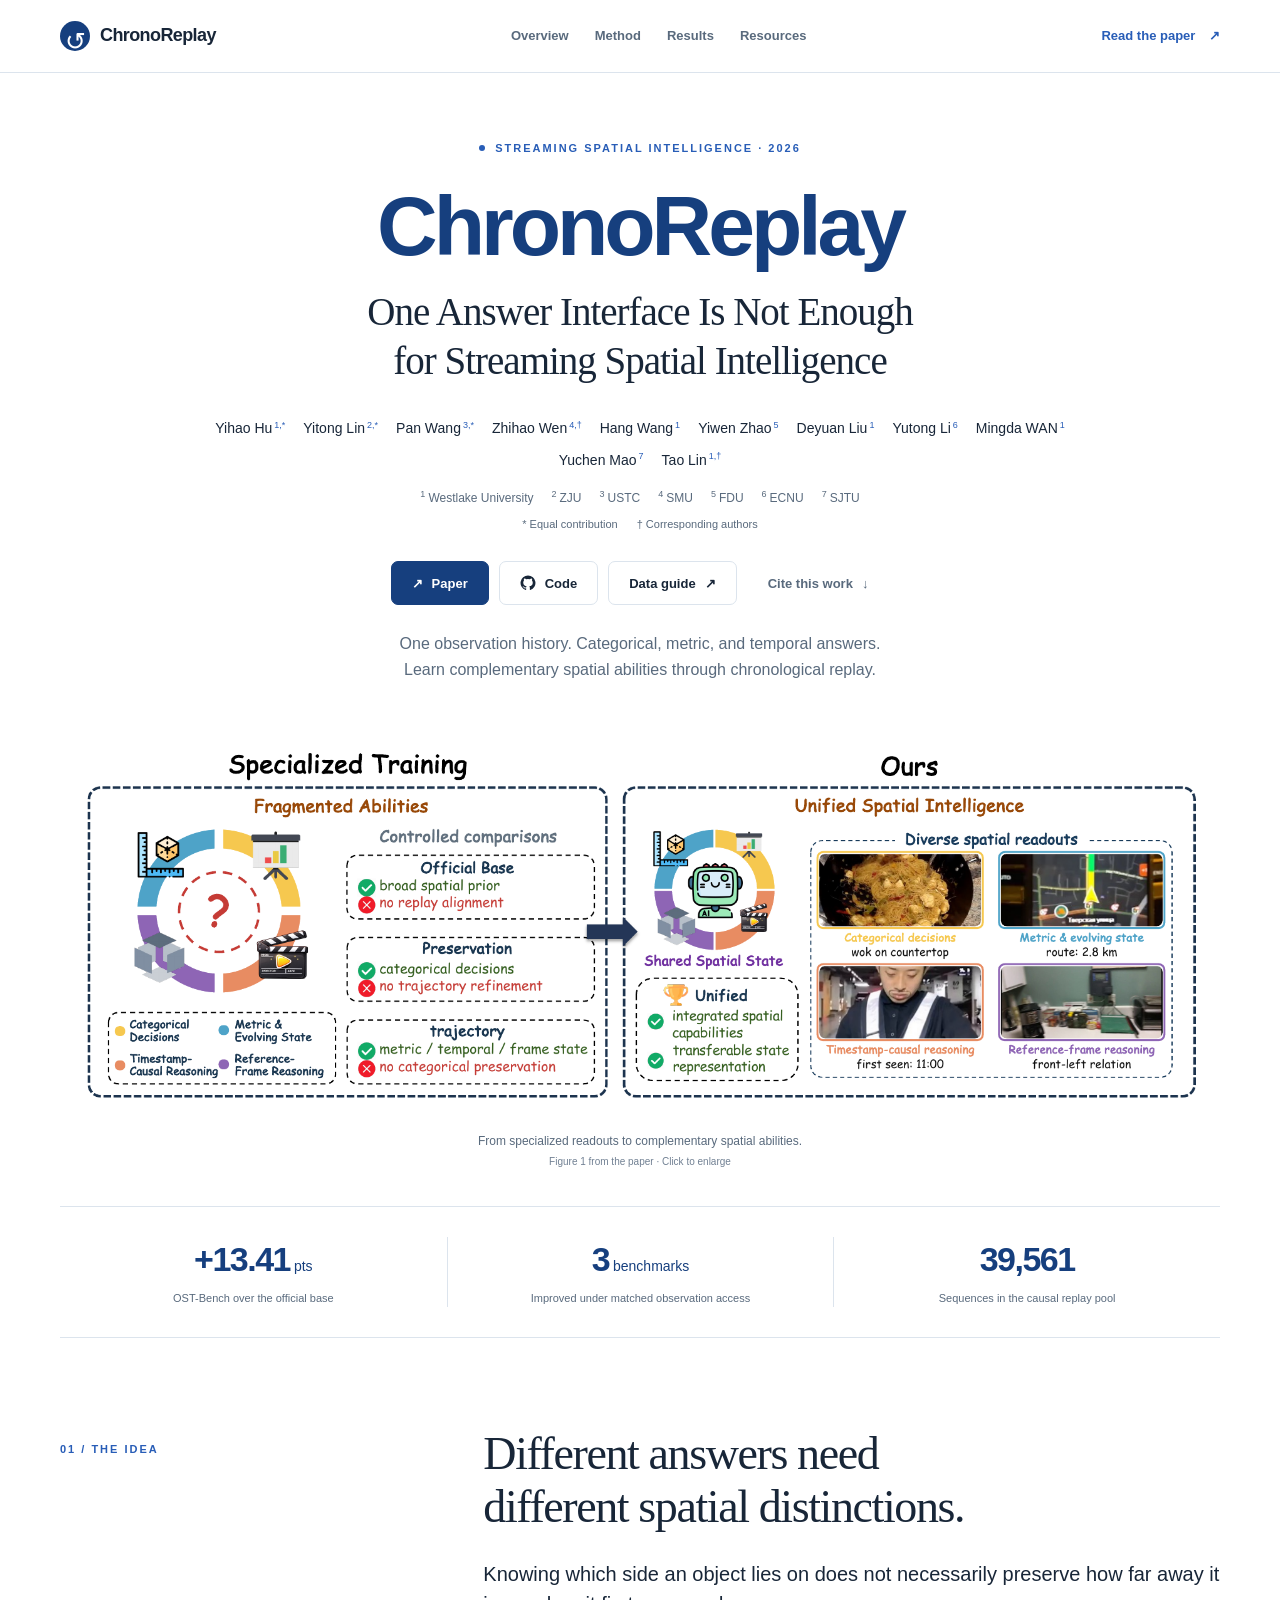
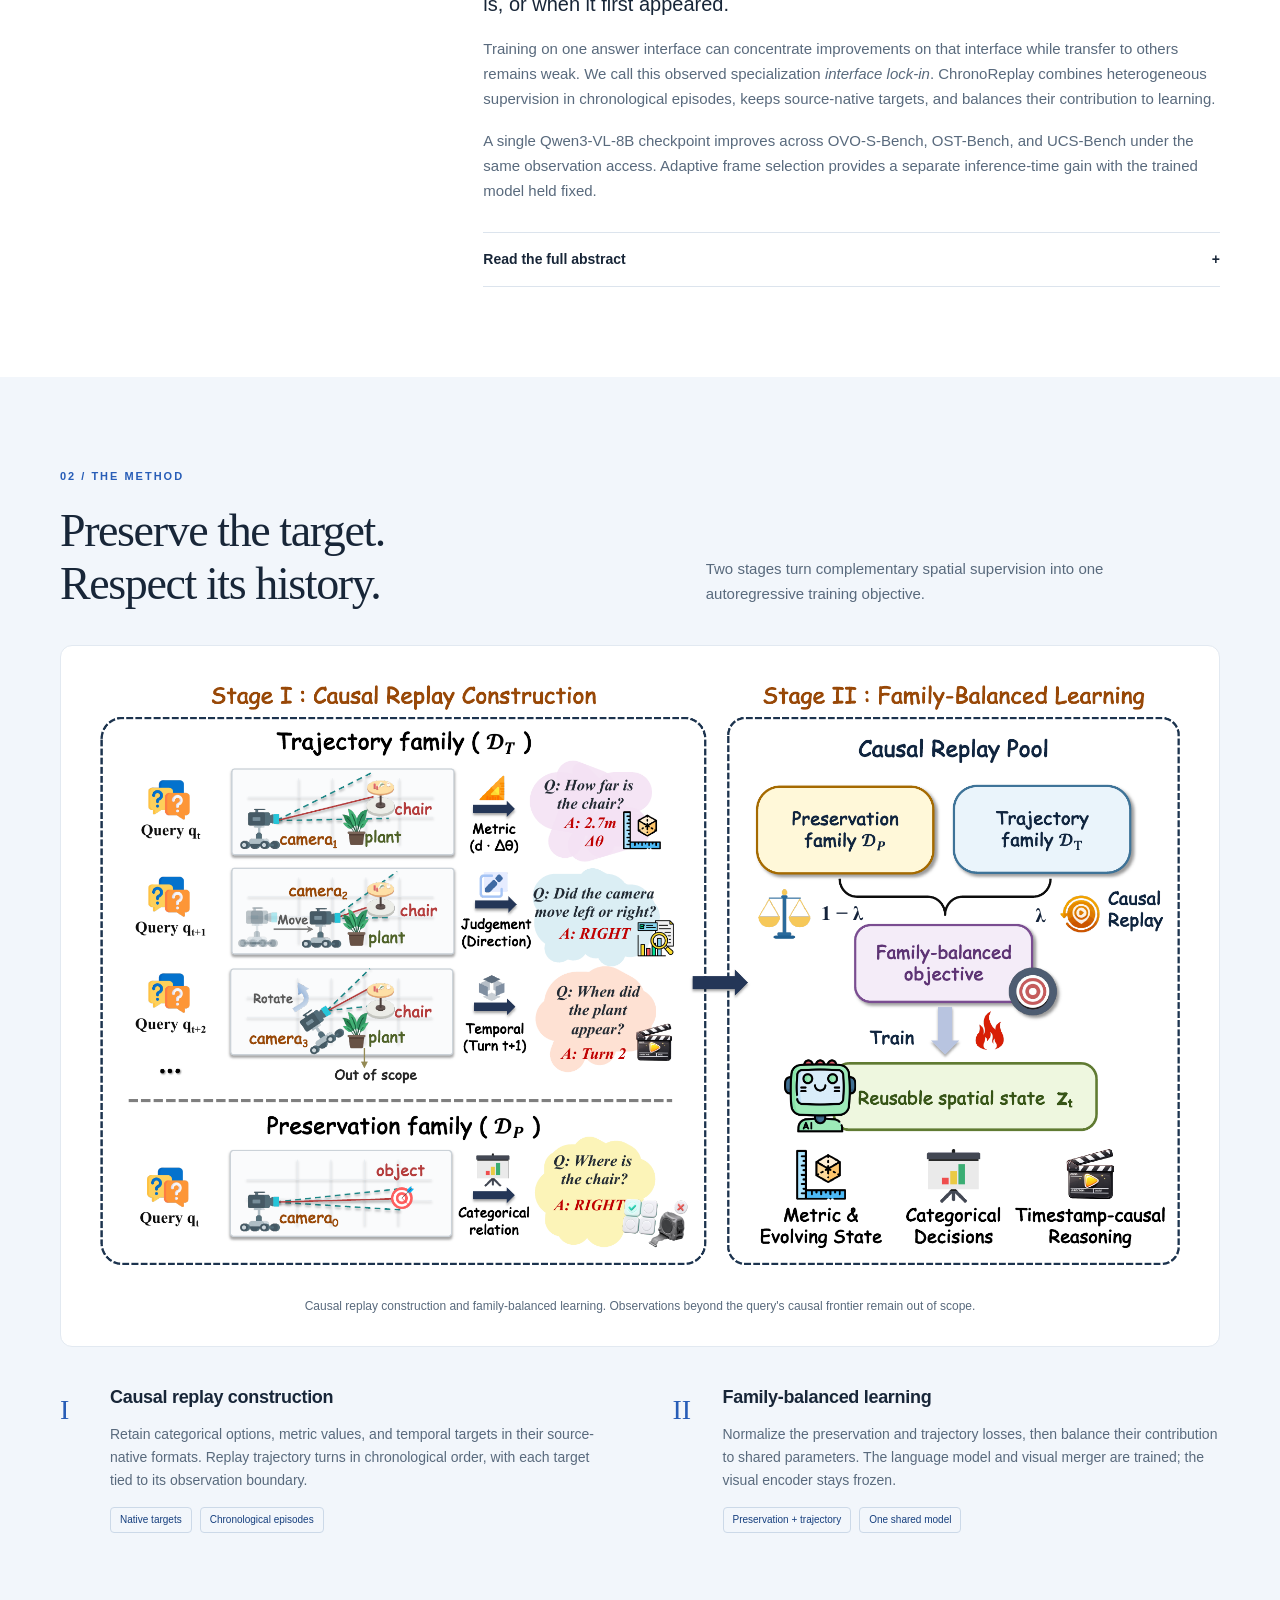
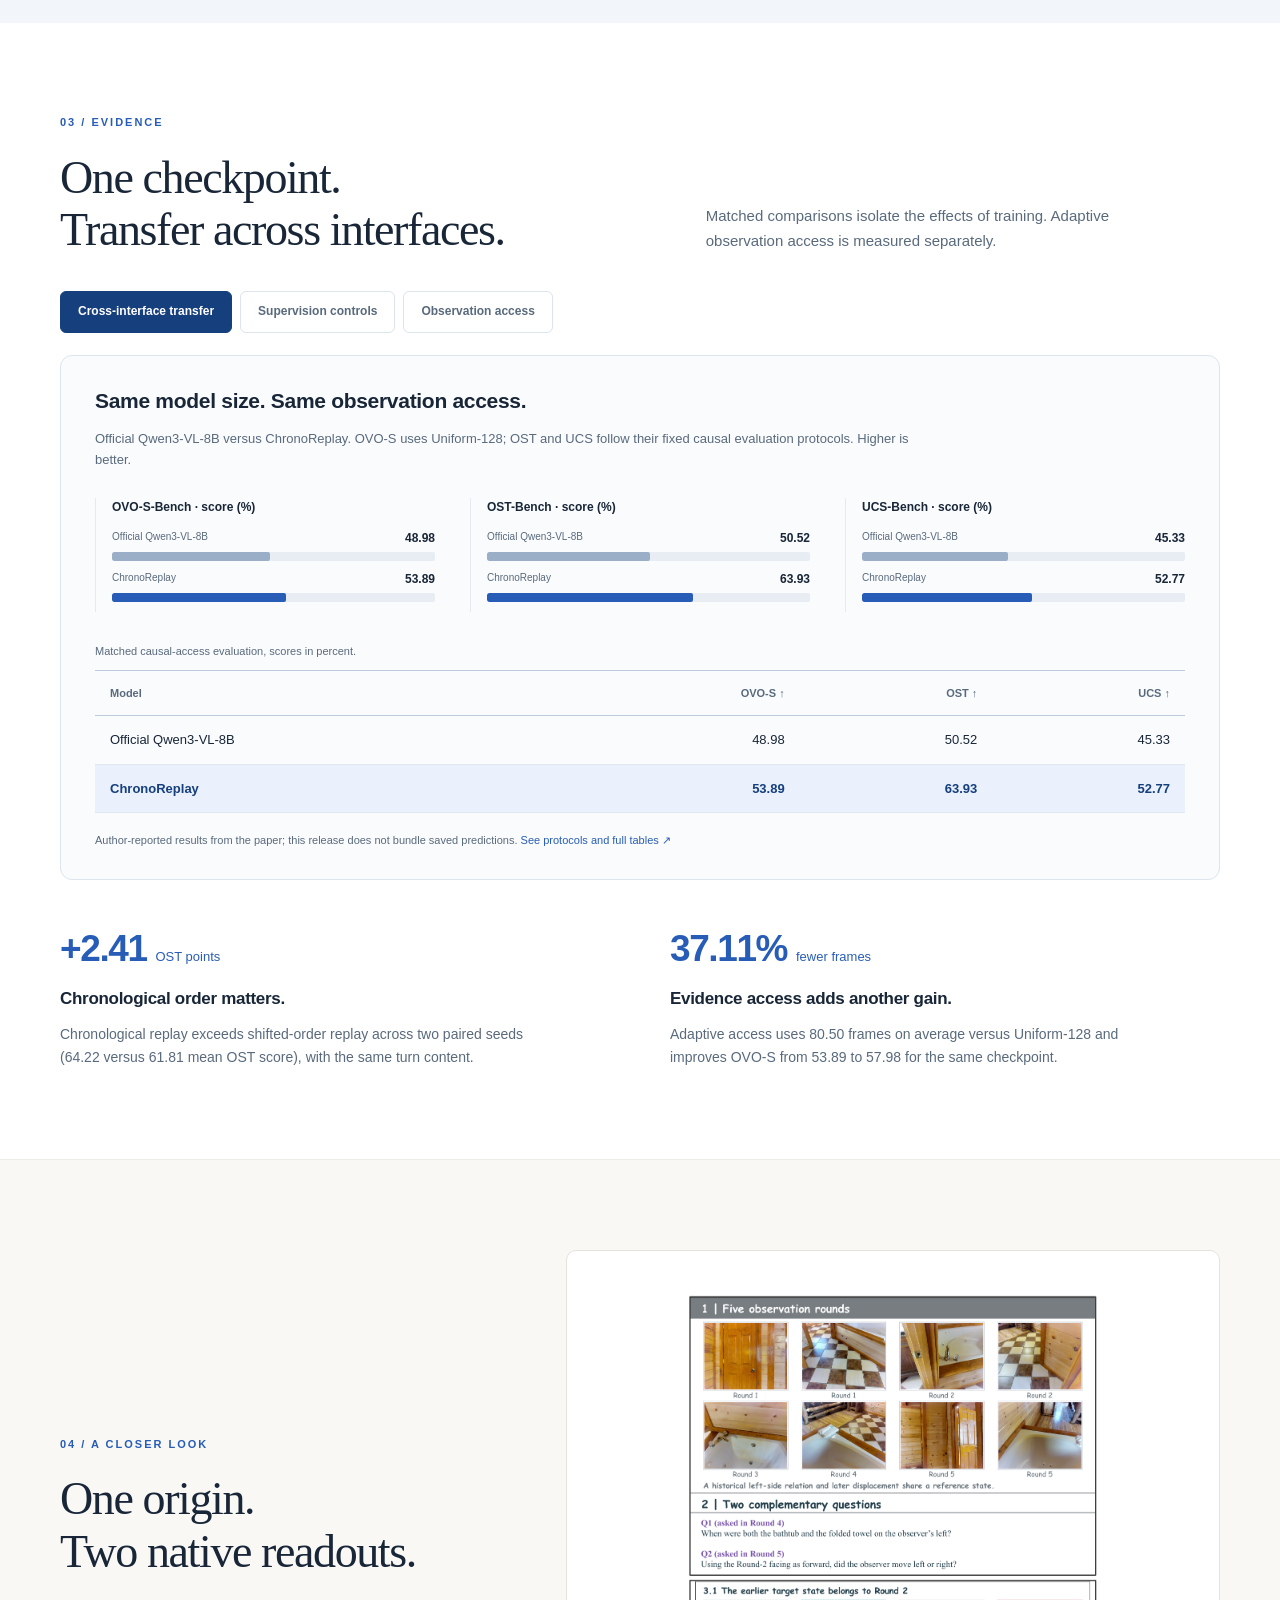
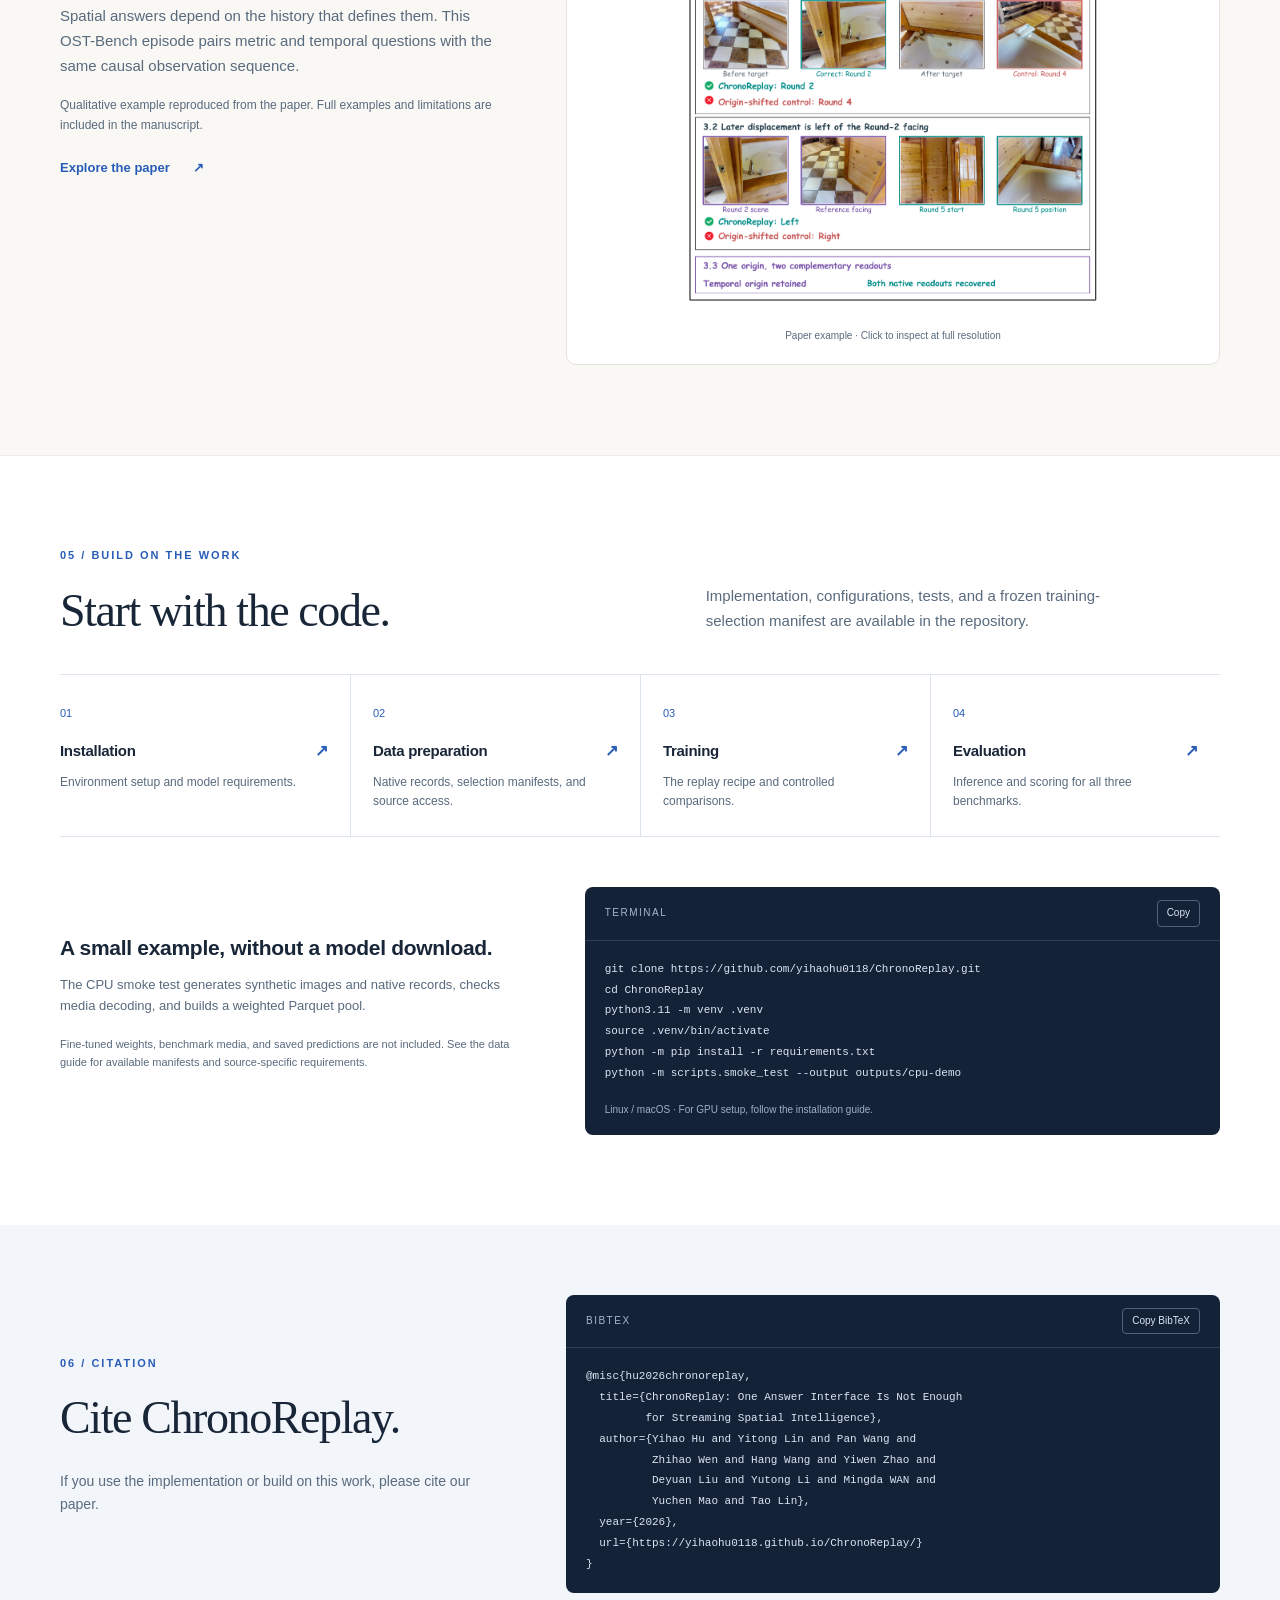
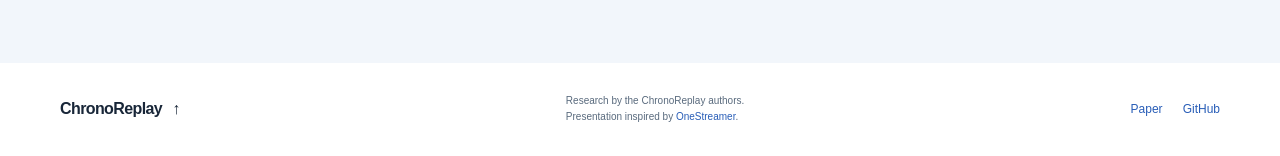
==== site/index.html @ 3c00ba00 "Publish ChronoReplay code and research homepage" ====
<!doctype html>
<html lang="en">
<head>
  <meta charset="utf-8">
  <meta name="viewport" content="width=device-width, initial-scale=1">
  <meta name="description" content="ChronoReplay trains one vision-language model for categorical, metric, and temporal spatial reasoning through causal replay and family-balanced learning.">
  <meta name="theme-color" content="#f8fafc">
  <meta property="og:title" content="ChronoReplay — Streaming Spatial Intelligence">
  <meta property="og:description" content="One Answer Interface Is Not Enough for Streaming Spatial Intelligence. Paper, code, method, and results.">
  <meta property="og:type" content="website">
  <meta property="og:url" content="https://yihaohu0118.github.io/ChronoReplay/">
  <meta property="og:image" content="https://yihaohu0118.github.io/ChronoReplay/assets/teaser.png">
  <meta name="twitter:card" content="summary_large_image">
  <link rel="canonical" href="https://yihaohu0118.github.io/ChronoReplay/">
  <link rel="icon" type="image/svg+xml" href="assets/favicon.svg">
  <link rel="stylesheet" href="style.css">
  <title>ChronoReplay | Streaming Spatial Intelligence</title>
  <script src="app.js" defer></script>
</head>
<body>
  <a class="skip-link" href="#main">Skip to content</a>
  <header class="site-header">
    <nav class="nav wrap" aria-label="Main navigation">
      <a class="wordmark" href="#top"><span class="brand-icon" aria-hidden="true">↺</span>ChronoReplay</a>
      <div class="nav-links"><a href="#overview">Overview</a><a href="#method">Method</a><a href="#results">Results</a><a href="#resources">Resources</a></div>
      <a class="nav-paper" href="assets/ChronoReplay.pdf">Read the paper <span aria-hidden="true">↗</span></a>
    </nav>
  </header>
  <main id="main">
    <section id="top" class="hero wrap">
      <p class="eyebrow"><span></span> Streaming spatial intelligence · 2026</p>
      <h1>ChronoReplay</h1>
      <p class="paper-title">One Answer Interface Is Not Enough<br class="desktop-break"> for Streaming Spatial Intelligence</p>
      <p class="authors">
        <span>Yihao Hu<sup>1,*</sup></span><span>Yitong Lin<sup>2,*</sup></span><span>Pan Wang<sup>3,*</sup></span><span>Zhihao Wen<sup>4,†</sup></span><span>Hang Wang<sup>1</sup></span><span>Yiwen Zhao<sup>5</sup></span><span>Deyuan Liu<sup>1</sup></span><span>Yutong Li<sup>6</sup></span><span>Mingda WAN<sup>1</sup></span><span>Yuchen Mao<sup>7</sup></span><span>Tao Lin<sup>1,†</sup></span>
      </p>
      <p class="affiliations"><span><sup>1</sup>Westlake University</span><span><sup>2</sup>ZJU</span><span><sup>3</sup>USTC</span><span><sup>4</sup>SMU</span><span><sup>5</sup>FDU</span><span><sup>6</sup>ECNU</span><span><sup>7</sup>SJTU</span></p>
      <p class="author-notes">* Equal contribution <span>† Corresponding authors</span></p>
      <div class="hero-actions">
        <a class="button primary" href="assets/ChronoReplay.pdf"><span aria-hidden="true">↗</span> Paper</a>
        <a class="button" href="https://github.com/yihaohu0118/ChronoReplay"><svg aria-hidden="true" viewBox="0 0 24 24"><path fill="currentColor" d="M12 .8a11.2 11.2 0 0 0-3.54 21.83c.56.1.77-.24.77-.54v-2.1c-3.13.68-3.79-1.33-3.79-1.33-.51-1.3-1.25-1.65-1.25-1.65-1.02-.7.08-.69.08-.69 1.13.08 1.72 1.16 1.72 1.16 1 1.72 2.63 1.22 3.27.93.1-.72.39-1.22.71-1.5-2.5-.29-5.13-1.25-5.13-5.54 0-1.23.44-2.23 1.16-3.02-.12-.28-.5-1.43.11-2.98 0 0 .94-.3 3.08 1.15a10.7 10.7 0 0 1 5.6 0c2.14-1.45 3.08-1.15 3.08-1.15.61 1.55.23 2.7.11 2.98.73.79 1.16 1.79 1.16 3.02 0 4.3-2.63 5.25-5.14 5.53.4.35.76 1.03.76 2.08v3.11c0 .3.2.65.77.54A11.2 11.2 0 0 0 12 .8Z"/></svg> Code</a>
        <a class="button" href="https://github.com/yihaohu0118/ChronoReplay/blob/main/docs/data.md">Data guide <span aria-hidden="true">↗</span></a>
        <a class="button subtle" href="#citation">Cite this work <span aria-hidden="true">↓</span></a>
      </div>
      <p class="hero-summary">One observation history. Categorical, metric, and temporal answers.<br>Learn complementary spatial abilities through chronological replay.</p>
      <figure class="hero-figure">
        <a href="assets/teaser.png" data-zoom><img src="assets/teaser.png" width="1800" height="597" alt="ChronoReplay brings categorical, metric, temporal, and reference-frame supervision together, addressing the uneven transfer of specialized training." fetchpriority="high"></a>
        <figcaption>From specialized readouts to complementary spatial abilities. <span>Figure 1 from the paper · Click to enlarge</span></figcaption>
      </figure>
      <div class="metrics" aria-label="Research highlights">
        <div><strong>+13.41<span> pts</span></strong><p>OST-Bench over the official base</p></div>
        <div><strong>3<span> benchmarks</span></strong><p>Improved under matched observation access</p></div>
        <div><strong>39,561</strong><p>Sequences in the causal replay pool</p></div>
      </div>
    </section>

    <section id="overview" class="section overview wrap">
      <div class="section-label">01 / The idea</div>
      <div class="prose">
        <h2>Different answers need<br>different spatial distinctions.</h2>
        <p class="lead">Knowing which side an object lies on does not necessarily preserve how far away it is, or when it first appeared.</p>
        <p>Training on one answer interface can concentrate improvements on that interface while transfer to others remains weak. We call this observed specialization <em>interface lock-in</em>. ChronoReplay combines heterogeneous supervision in chronological episodes, keeps source-native targets, and balances their contribution to learning.</p>
        <p>A single Qwen3-VL-8B checkpoint improves across OVO-S-Bench, OST-Bench, and UCS-Bench under the same observation access. Adaptive frame selection provides a separate inference-time gain with the trained model held fixed.</p>
        <details class="abstract"><summary>Read the full abstract <span aria-hidden="true">+</span></summary><div id="abstract-text">Training a spatial VLM to answer which side an object lies on does not require it to preserve the metric displacement that determines that answer, while supervision for a distance estimate may leave categorical relations largely unconstrained. When post-training emphasizes one readout, improvements can therefore concentrate on that interface while transfer to others remains weak or even degrades; we call this observed specialization interface lock-in. ChronoReplay addresses it by replaying heterogeneous spatial supervision as chronologically ordered episodes, retaining source-native targets, and balancing supervision across families. Under the same observation access, a single ChronoReplay checkpoint improves OVO-S-Bench, OST-Bench, and UCS-Bench together, including a 13.41-point gain on OST-Bench, and achieves the highest three-benchmark mean among the supervision settings compared here. Same-data controls further separate the ingredients of this transfer: answer serialization redistributes gains across OST and UCS, family-balanced learning improves over ordinary joint SFT and natural turn weighting, and chronological replay exceeds a shifted-order control by about 2.41 OST points across two paired seeds. Adaptive frame selection then changes evidence access while keeping the trained model fixed, providing an additional inference-time gain at lower visual cost. Streaming spatial performance depends on what distinctions supervision preserves, how heterogeneous histories are organized during learning, and what causal evidence inference makes available at test time.</div></details>
      </div>
    </section>

    <section id="method" class="section method-section">
      <div class="wrap">
        <div class="section-label">02 / The method</div>
        <div class="section-heading"><h2>Preserve the target.<br>Respect its history.</h2><p>Two stages turn complementary spatial supervision into one autoregressive training objective.</p></div>
        <figure class="figure-panel"><a href="assets/method.png" data-zoom><img src="assets/method.png" width="2100" height="1147" loading="lazy" alt="Stage I constructs chronological trajectory episodes and single-turn preservation examples. Stage II combines normalized family risks in one family-balanced learning objective."></a><figcaption>Causal replay construction and family-balanced learning. Observations beyond the query's causal frontier remain out of scope.</figcaption></figure>
        <div class="method-steps">
          <article><span class="step-number">I</span><h3>Causal replay construction</h3><p>Retain categorical options, metric values, and temporal targets in their source-native formats. Replay trajectory turns in chronological order, with each target tied to its observation boundary.</p><div class="small-tags"><span>Native targets</span><span>Chronological episodes</span></div></article>
          <article><span class="step-number">II</span><h3>Family-balanced learning</h3><p>Normalize the preservation and trajectory losses, then balance their contribution to shared parameters. The language model and visual merger are trained; the visual encoder stays frozen.</p><div class="small-tags"><span>Preservation + trajectory</span><span>One shared model</span></div></article>
        </div>
      </div>
    </section>

    <section id="results" class="section wrap">
      <div class="section-label">03 / Evidence</div>
      <div class="section-heading"><h2>One checkpoint.<br>Transfer across interfaces.</h2><p>Matched comparisons isolate the effects of training. Adaptive observation access is measured separately.</p></div>
      <div class="result-tabs" role="group" aria-label="Choose a result comparison">
        <button type="button" class="active" data-result="matched" aria-pressed="true">Cross-interface transfer</button>
        <button type="button" data-result="controls" aria-pressed="false">Supervision controls</button>
        <button type="button" data-result="access" aria-pressed="false">Observation access</button>
      </div>
      <div class="results-panel" aria-live="polite" aria-atomic="true">
        <h3 id="results-title">Same model size. Same observation access.</h3>
        <p id="results-note">Official Qwen3-VL-8B versus ChronoReplay. OVO-S uses Uniform-128; OST and UCS follow their fixed causal evaluation protocols. Higher is better.</p>
        <div id="result-chart" class="chart" aria-hidden="true"></div>
        <div class="table-scroll" tabindex="0" aria-label="Benchmark result table">
          <table id="results-table">
            <caption>Matched causal-access evaluation, scores in percent.</caption>
            <thead><tr><th scope="col">Model</th><th scope="col">OVO-S ↑</th><th scope="col">OST ↑</th><th scope="col">UCS ↑</th></tr></thead>
            <tbody><tr><th scope="row">Official Qwen3-VL-8B</th><td>48.98</td><td>50.52</td><td>45.33</td></tr><tr class="highlight"><th scope="row">ChronoReplay</th><td>53.89</td><td>63.93</td><td>52.77</td></tr></tbody>
          </table>
        </div>
        <p class="source-note">Author-reported results from the paper; this release does not bundle saved predictions. <a href="assets/ChronoReplay.pdf">See protocols and full tables ↗</a></p>
      </div>
      <div class="findings">
        <article><p class="finding-number">+2.41 <small>OST points</small></p><h3>Chronological order matters.</h3><p>Chronological replay exceeds shifted-order replay across two paired seeds (64.22 versus 61.81 mean OST score), with the same turn content.</p></article>
        <article><p class="finding-number">37.11% <small>fewer frames</small></p><h3>Evidence access adds another gain.</h3><p>Adaptive access uses 80.50 frames on average versus Uniform-128 and improves OVO-S from 53.89 to 57.98 for the same checkpoint.</p></article>
      </div>
    </section>

    <section class="section examples-section">
      <div class="wrap example-grid">
        <div><div class="section-label">04 / A closer look</div><h2>One origin.<br>Two native readouts.</h2><p>Spatial answers depend on the history that defines them. This OST-Bench episode pairs metric and temporal questions with the same causal observation sequence.</p><p class="muted">Qualitative example reproduced from the paper. Full examples and limitations are included in the manuscript.</p><a class="text-link" href="assets/ChronoReplay.pdf">Explore the paper <span aria-hidden="true">↗</span></a></div>
        <figure><a href="assets/case.png" data-zoom><img src="assets/case.png" width="1109" height="1600" loading="lazy" alt="Qualitative OST-Bench episode from the paper showing metric and temporal readouts grounded in a shared observation history."></a><figcaption>Paper example · Click to inspect at full resolution</figcaption></figure>
      </div>
    </section>

    <section id="resources" class="section wrap">
      <div class="section-label">05 / Build on the work</div>
      <div class="section-heading"><h2>Start with the code.</h2><p>Implementation, configurations, tests, and a frozen training-selection manifest are available in the repository.</p></div>
      <div class="resource-grid">
        <a href="https://github.com/yihaohu0118/ChronoReplay/blob/main/docs/installation.md"><span class="resource-index">01</span><h3>Installation <span>↗</span></h3><p>Environment setup and model requirements.</p></a>
        <a href="https://github.com/yihaohu0118/ChronoReplay/blob/main/docs/data.md"><span class="resource-index">02</span><h3>Data preparation <span>↗</span></h3><p>Native records, selection manifests, and source access.</p></a>
        <a href="https://github.com/yihaohu0118/ChronoReplay/blob/main/docs/training.md"><span class="resource-index">03</span><h3>Training <span>↗</span></h3><p>The replay recipe and controlled comparisons.</p></a>
        <a href="https://github.com/yihaohu0118/ChronoReplay/blob/main/docs/evaluation.md"><span class="resource-index">04</span><h3>Evaluation <span>↗</span></h3><p>Inference and scoring for all three benchmarks.</p></a>
      </div>
      <div class="quickstart">
        <div><h3>A small example, without a model download.</h3><p>The CPU smoke test generates synthetic images and native records, checks media decoding, and builds a weighted Parquet pool.</p><p class="muted">Fine-tuned weights, benchmark media, and saved predictions are not included. See the data guide for available manifests and source-specific requirements.</p></div>
        <div class="code-panel"><div class="code-label">Terminal <button type="button" class="copy-button" data-copy="quickstart-code">Copy</button></div><pre><code id="quickstart-code">git clone https://github.com/yihaohu0118/ChronoReplay.git
cd ChronoReplay
python3.11 -m venv .venv
source .venv/bin/activate
python -m pip install -r requirements.txt
python -m scripts.smoke_test --output outputs/cpu-demo</code></pre><p class="code-footnote">Linux / macOS · For GPU setup, follow the installation guide.</p></div>
      </div>
    </section>

    <section id="citation" class="section citation-section">
      <div class="wrap citation-grid"><div><div class="section-label">06 / Citation</div><h2>Cite ChronoReplay.</h2><p>If you use the implementation or build on this work, please cite our paper.</p></div><div class="code-panel"><div class="code-label">BibTeX <button type="button" class="copy-button" data-copy="bibtex">Copy BibTeX</button></div><pre><code id="bibtex">@misc{hu2026chronoreplay,
  title={ChronoReplay: One Answer Interface Is Not Enough
         for Streaming Spatial Intelligence},
  author={Yihao Hu and Yitong Lin and Pan Wang and
          Zhihao Wen and Hang Wang and Yiwen Zhao and
          Deyuan Liu and Yutong Li and Mingda WAN and
          Yuchen Mao and Tao Lin},
  year={2026},
  url={https://yihaohu0118.github.io/ChronoReplay/}
}</code></pre></div></div>
    </section>
  </main>
  <footer class="wrap footer"><a class="wordmark" href="#top">ChronoReplay <span aria-hidden="true">↑</span></a><p>Research by the ChronoReplay authors.<br>Presentation inspired by <a href="https://mcg-nju.github.io/OneStreamer/">OneStreamer</a>.</p><div><a href="assets/ChronoReplay.pdf">Paper</a><a href="https://github.com/yihaohu0118/ChronoReplay">GitHub</a></div></footer>
  <dialog id="image-viewer" aria-label="Expanded paper figure"><button class="close-viewer" type="button" aria-label="Close expanded figure">Close ×</button><img id="expanded-image" src="assets/teaser.png" alt=""><p id="expanded-caption"></p></dialog>
  <p id="copy-status" class="sr-only" role="status"></p>
</body>
</html>
---- site/style.css ----
:root{--ink:#182638;--muted:#596a7d;--blue:#285db7;--deep:#163f7e;--line:#dce4ed;--light:#f2f6fb;--paper:#fff;--serif:Georgia,"Times New Roman",serif}
*{box-sizing:border-box}html{scroll-behavior:smooth;scroll-padding-top:85px}body{margin:0;color:var(--ink);background:var(--paper);font-family:Inter,-apple-system,BlinkMacSystemFont,"Segoe UI",sans-serif;line-height:1.65;-webkit-font-smoothing:antialiased}a{color:var(--blue);text-decoration:none}a:hover{text-decoration:underline}button{font:inherit;cursor:pointer}a,button,summary{touch-action:manipulation}button:focus-visible,a:focus-visible,summary:focus-visible,[tabindex]:focus-visible{outline:3px solid #de9d1c;outline-offset:5px}.wrap{width:min(1160px,calc(100% - 64px));margin-inline:auto}.site-header{position:sticky;top:0;z-index:10;background:rgba(255,255,255,.96);border-bottom:1px solid var(--line);backdrop-filter:blur(16px)}.nav{height:72px;display:flex;align-items:center;justify-content:space-between;gap:24px}.wordmark{font-size:18px;font-weight:750;letter-spacing:-.6px;color:var(--ink);display:inline-flex;align-items:center;gap:10px}.brand-icon{display:grid;place-items:center;width:30px;height:30px;background:var(--deep);color:#fff;border-radius:50%;font-size:25px;font-weight:400}.nav-links{display:flex;gap:26px}.nav-links a,.nav-paper{font-size:13px;font-weight:600;color:var(--muted)}.nav-paper{color:var(--blue)}.nav-paper span{margin-left:10px}.hero{text-align:center;padding-top:66px}.eyebrow,.section-label{text-transform:uppercase;letter-spacing:2px;font-size:11px;font-weight:700;color:var(--blue)}.eyebrow{display:flex;justify-content:center;align-items:center;gap:10px}.eyebrow span{width:6px;height:6px;border-radius:50%;background:var(--blue)}h1{font-size:clamp(48px,7vw,84px);line-height:1.08;letter-spacing:-4px;font-weight:750;color:var(--deep);margin:24px 0 16px}.paper-title{font-family:var(--serif);font-size:clamp(24px,3.1vw,39px);line-height:1.25;letter-spacing:-1px;margin:0 auto 30px;max-width:1000px}.authors{display:flex;flex-wrap:wrap;justify-content:center;gap:5px 18px;max-width:900px;margin:0 auto;font-size:14px;font-weight:500;line-height:1.9}.authors sup{font-size:9px;margin-left:2px;color:var(--blue)}.affiliations{display:flex;flex-wrap:wrap;justify-content:center;gap:4px 18px;color:var(--muted);font-size:12px;margin:13px 0 7px}.affiliations sup{font-size:9px;margin-right:3px}.author-notes{font-size:11px;color:var(--muted);margin:0}.author-notes span{margin-left:16px}.hero-actions{display:flex;justify-content:center;gap:10px;flex-wrap:wrap;margin:28px 0 26px}.button{display:inline-flex;align-items:center;justify-content:center;gap:9px;min-height:44px;padding:9px 20px;background:white;border:1px solid var(--line);border-radius:7px;font-size:13px;font-weight:650;color:var(--ink);transition:background .15s,transform .15s}.button:hover{background:var(--light);text-decoration:none;transform:translateY(-2px)}.button svg{width:16px;height:16px}.button.primary{background:var(--deep);border-color:var(--deep);color:white}.button.primary:hover{background:var(--blue)}.button.subtle{border-color:transparent;color:var(--muted)}.hero-summary{font-size:16px;color:var(--muted);line-height:1.6;margin:0 0 36px}figure{margin:0}img{display:block;max-width:100%;height:auto}figure a{display:block;cursor:zoom-in}figure figcaption{font-size:12px;line-height:1.6;color:var(--muted);margin-top:17px}.hero-figure{padding:22px 16px 0}.hero-figure figcaption span{display:block;font-size:10px;color:#718093;margin-top:3px}.metrics{display:grid;grid-template-columns:repeat(3,1fr);border-top:1px solid var(--line);border-bottom:1px solid var(--line);padding:30px 0;margin-top:36px}.metrics>div+div{border-left:1px solid var(--line)}.metrics strong{font-size:34px;letter-spacing:-1.5px;color:var(--deep);font-weight:650;line-height:1.3}.metrics strong span{font-size:14px;letter-spacing:0;font-weight:500}.metrics p{font-size:11px;color:var(--muted);margin:8px 8px 0}.section{padding-top:90px;padding-bottom:90px;scroll-margin-top:0}.section-label{margin-bottom:20px}.overview{display:grid;grid-template-columns:1fr 2fr;gap:55px}.overview>.section-label{padding-top:12px}h2{font-family:var(--serif);font-weight:400;font-size:clamp(31px,4vw,46px);line-height:1.15;letter-spacing:-1.4px;margin:0 0 25px}p{margin:0 0 18px}.prose p,.section-heading p,.example-grid p,.quickstart p,.citation-grid p{color:var(--muted);font-size:15px}.prose .lead{font-size:20px;color:var(--ink);line-height:1.5}.abstract{border-top:1px solid var(--line);border-bottom:1px solid var(--line);margin-top:28px;font-size:14px}.abstract summary{padding:15px 0;list-style:none;cursor:pointer;display:flex;justify-content:space-between;font-weight:600}.abstract summary::-webkit-details-marker{display:none}.abstract[open] summary span{transform:rotate(45deg)}.abstract #abstract-text{padding:4px 0 18px;color:var(--muted);line-height:1.8}.method-section{background:var(--light)}.section-heading{display:grid;grid-template-columns:1.1fr 1fr;gap:80px;align-items:end;margin-bottom:34px}.section-heading h2{margin-bottom:0}.section-heading p{max-width:440px;margin:0 0 4px}.figure-panel{background:white;padding:30px;border:1px solid #e2e9f1;border-radius:12px}.figure-panel figcaption{text-align:center;max-width:850px;margin:22px auto 0}.method-steps{display:grid;grid-template-columns:1fr 1fr;gap:65px;margin-top:38px}.method-steps article{position:relative;padding-left:50px}.step-number{position:absolute;left:0;top:2px;font-family:var(--serif);font-size:28px;color:var(--blue)}h3{font-size:18px;line-height:1.4;letter-spacing:-.3px;margin:0 0 12px;font-weight:650}.method-steps p{font-size:14px;color:var(--muted);margin-bottom:15px}.small-tags{display:flex;flex-wrap:wrap;gap:8px;font-size:10px;color:var(--deep)}.small-tags span{padding:4px 9px;border:1px solid #ccd9e8;border-radius:4px}.result-tabs{display:flex;gap:8px;margin-bottom:22px;flex-wrap:wrap}.result-tabs button{padding:10px 17px;border:1px solid var(--line);border-radius:6px;background:white;font-size:12px;font-weight:600;color:var(--muted)}.result-tabs button.active{background:var(--deep);border-color:var(--deep);color:white}.results-panel{background:#fafbfd;border:1px solid var(--line);border-radius:12px;padding:30px 34px}.results-panel h3{font-size:21px}.results-panel>p{font-size:13px;color:var(--muted);max-width:850px}.chart{display:grid;grid-template-columns:repeat(3,1fr);gap:35px;margin:28px 0 30px}.chart-column{border-left:1px solid #e5eaf0;padding-left:16px}.chart-title{font-size:12px;font-weight:650;margin-bottom:12px}.bar-row{margin:10px 0}.bar-label{display:flex;justify-content:space-between;font-size:10px;color:var(--muted);gap:6px;line-height:1.4}.bar-label strong{font-size:12px;color:var(--ink)}.bar-track{height:9px;border-radius:2px;background:#e8edf3;overflow:hidden;margin-top:5px}.bar-fill{height:100%;background:#9baec8;border-radius:2px}.bar-fill.ours{background:var(--blue)}.table-scroll{overflow-x:auto}table{border-collapse:collapse;width:100%;text-align:right;font-size:13px;font-variant-numeric:tabular-nums}caption{text-align:left;font-size:11px;color:var(--muted);padding:0 0 10px}thead{border-top:1px solid #bdcadb;border-bottom:1px solid #bdcadb;font-size:11px;color:var(--muted)}th,td{padding:13px 15px;white-space:nowrap}th:first-child{text-align:left}tbody tr{border-bottom:1px solid #e1e7ef}tbody th{font-weight:500}.highlight{background:#eaf1fc;color:var(--deep);font-weight:700}.highlight th{font-weight:700}.results-panel .source-note{font-size:11px;margin:18px 0 0;max-width:none}.findings{display:grid;grid-template-columns:1fr 1fr;gap:60px;margin-top:38px}.finding-number{font-size:37px;color:var(--blue);letter-spacing:-1.4px;margin-bottom:8px;font-weight:550}.finding-number small{font-size:13px;letter-spacing:0;font-weight:450}.findings h3{font-size:17px}.findings article>p:last-child{font-size:14px;color:var(--muted);max-width:480px;margin-bottom:0}.examples-section{background:#f9f8f5;border-block:1px solid #eeece6}.example-grid{display:grid;grid-template-columns:.8fr 1.2fr;gap:70px;align-items:center}.example-grid figure{background:white;border:1px solid #e6e3dc;border-radius:10px;padding:20px}.example-grid figure img{max-height:640px;object-fit:contain;margin:auto}.example-grid figure figcaption{text-align:center;font-size:10px}.example-grid .muted{font-size:12px}.text-link{font-size:13px;font-weight:600}.text-link span{margin-left:20px}.resource-grid{display:grid;grid-template-columns:repeat(4,1fr);border-block:1px solid var(--line);margin:36px 0 50px}.resource-grid>a{padding:24px 22px 24px 0;color:var(--ink);text-decoration:none}.resource-grid>a+a{border-left:1px solid var(--line);padding-left:22px}.resource-grid>a:hover{background:var(--light)}.resource-index{font-size:11px;color:var(--blue)}.resource-grid h3{font-size:15px;margin:15px 0 10px;display:flex;justify-content:space-between;gap:10px}.resource-grid h3 span{font-size:16px;color:var(--blue)}.resource-grid p{font-size:12px;color:var(--muted);margin:0}.quickstart{display:grid;grid-template-columns:.85fr 1.15fr;gap:55px;align-items:center}.quickstart h3{font-size:21px}.quickstart p{font-size:13px}.quickstart .muted{font-size:11px}.code-panel{background:#142237;border-radius:8px;overflow:hidden;color:#dce5f3;min-width:0}.code-label{display:flex;justify-content:space-between;align-items:center;padding:13px 20px;border-bottom:1px solid #304059;text-transform:uppercase;letter-spacing:1.5px;color:#a4b5cd;font-size:10px}.copy-button{border:1px solid #51627b;background:transparent;color:#dce5f3;border-radius:4px;padding:4px 9px;font-size:10px;letter-spacing:0;text-transform:none}.copy-button:hover{background:#2f425f}.code-panel pre{overflow-x:auto;font-size:11px;line-height:1.9;padding:18px 20px;margin:0}.code-panel code{font-family:"SFMono-Regular",Consolas,"Liberation Mono",monospace}.code-panel .code-footnote{font-size:10px;color:#9cb0ca;padding:0 20px 16px;margin:0}.citation-section{background:var(--light);padding-block:70px}.citation-grid{display:grid;grid-template-columns:.8fr 1.2fr;gap:70px;align-items:center}.citation-grid p{font-size:14px}.footer{display:flex;justify-content:space-between;align-items:center;gap:30px;padding-block:30px}.footer .wordmark{font-size:16px}.footer p{font-size:10px;color:var(--muted);margin:0}.footer>div{display:flex;gap:20px;font-size:12px}.muted{color:var(--muted)}dialog{border:0;border-radius:10px;padding:50px 22px 20px;max-width:94vw;max-height:94vh;background:white}dialog::backdrop{background:rgba(10,24,43,.84)}dialog img{max-height:78vh;object-fit:contain;margin:auto}dialog p{font-size:12px;max-width:1000px;margin:14px auto 0;color:var(--muted)}.close-viewer{position:absolute;right:15px;top:12px;background:var(--light);border:1px solid var(--line);border-radius:5px;padding:5px 12px;font-size:12px}.sr-only{position:absolute;width:1px;height:1px;padding:0;margin:-1px;overflow:hidden;clip:rect(0,0,0,0);white-space:nowrap;border:0}.skip-link{position:fixed;top:8px;left:8px;z-index:99;background:white;padding:8px 16px;transform:translateY(-160%)}.skip-link:focus{transform:translateY(0)}
@media(max-width:900px){.nav-links{gap:16px}.nav-paper{display:none}.section-heading{gap:35px}.overview{grid-template-columns:1fr;gap:8px}.method-steps{gap:30px}.example-grid{gap:35px;grid-template-columns:.8fr 1.2fr}.quickstart{grid-template-columns:1fr;gap:15px}.citation-grid{grid-template-columns:1fr;gap:15px}.resource-grid{grid-template-columns:repeat(2,1fr)}.resource-grid>a:nth-child(3){border-left:0;padding-left:0;border-top:1px solid var(--line)}.resource-grid>a:nth-child(4){border-top:1px solid var(--line)}.chart{gap:20px}.results-panel{padding:25px}}
@media(max-width:600px){.wrap{width:calc(100% - 36px)}.nav{height:60px;gap:10px}.wordmark{font-size:16px}.brand-icon{width:25px;height:25px;font-size:22px}.nav-links{gap:14px}.nav-links a{font-size:11px}.nav-links a:nth-child(1),.nav-links a:nth-child(4){display:none}.hero{padding-top:42px}h1{font-size:51px;letter-spacing:-2.8px}.eyebrow{font-size:9px;letter-spacing:1.5px}.paper-title{font-size:25px;letter-spacing:-.7px;margin-bottom:22px}.desktop-break{display:none}.authors{font-size:12px;gap:3px 12px}.affiliations{font-size:10px;gap:3px 12px}.author-notes{font-size:10px}.hero-actions{gap:7px;margin-block:23px}.button{font-size:11px;padding:8px 13px;min-height:41px}.hero-summary{font-size:13px;margin-bottom:25px}.hero-figure{padding:5px 0 0}.hero-figure figcaption{font-size:10px}.metrics{padding:23px 0;margin-top:25px}.metrics strong{font-size:23px;letter-spacing:-1px}.metrics strong span{display:block;font-size:10px;line-height:1.5}.metrics p{font-size:9px;line-height:1.4;margin:8px 7px 0}.section{padding-block:54px}.section-label{font-size:10px;margin-bottom:15px}.overview{gap:0}h2{font-size:32px;letter-spacing:-1px}.prose .lead{font-size:18px}.prose p{font-size:14px}.section-heading{display:block;margin-bottom:25px}.section-heading h2{margin-bottom:18px}.section-heading p{font-size:14px}.figure-panel{padding:14px}.figure-panel figcaption{font-size:10px;margin-top:14px}.method-steps{grid-template-columns:1fr;gap:30px}.method-steps article{padding-left:38px}.method-steps p{font-size:13px}.method-steps h3{font-size:17px}.result-tabs{gap:6px}.result-tabs button{font-size:10px;padding:8px 9px}.results-panel{padding:20px 16px}.results-panel h3{font-size:18px}.results-panel>p{font-size:12px}.chart{grid-template-columns:1fr;gap:12px}.chart-column{padding-left:12px}.chart-title{margin-bottom:5px}.bar-row{margin:7px 0}.bar-track{height:7px}.bar-label{font-size:10px}th,td{padding:12px 10px}table{font-size:11px}.findings{grid-template-columns:1fr;gap:25px}.finding-number{font-size:32px}.findings article>p:last-child{font-size:13px}.example-grid{grid-template-columns:1fr;gap:20px}.example-grid figure{padding:15px}.resource-grid{margin-block:25px 35px}.resource-grid>a{padding:20px 15px 20px 0}.resource-grid>a+a{padding-left:15px}.resource-grid h3{font-size:14px}.resource-grid p{font-size:11px}.quickstart{gap:12px}.code-panel pre{font-size:10px;padding:15px}.code-label{padding:10px 15px}.citation-grid{gap:12px}.footer{flex-wrap:wrap;gap:18px}.footer p{order:3;width:100%}dialog{max-width:97vw;padding-inline:10px}.section{scroll-margin-top:0}}
@media(prefers-reduced-motion:reduce){html{scroll-behavior:auto}*{transition:none!important}}
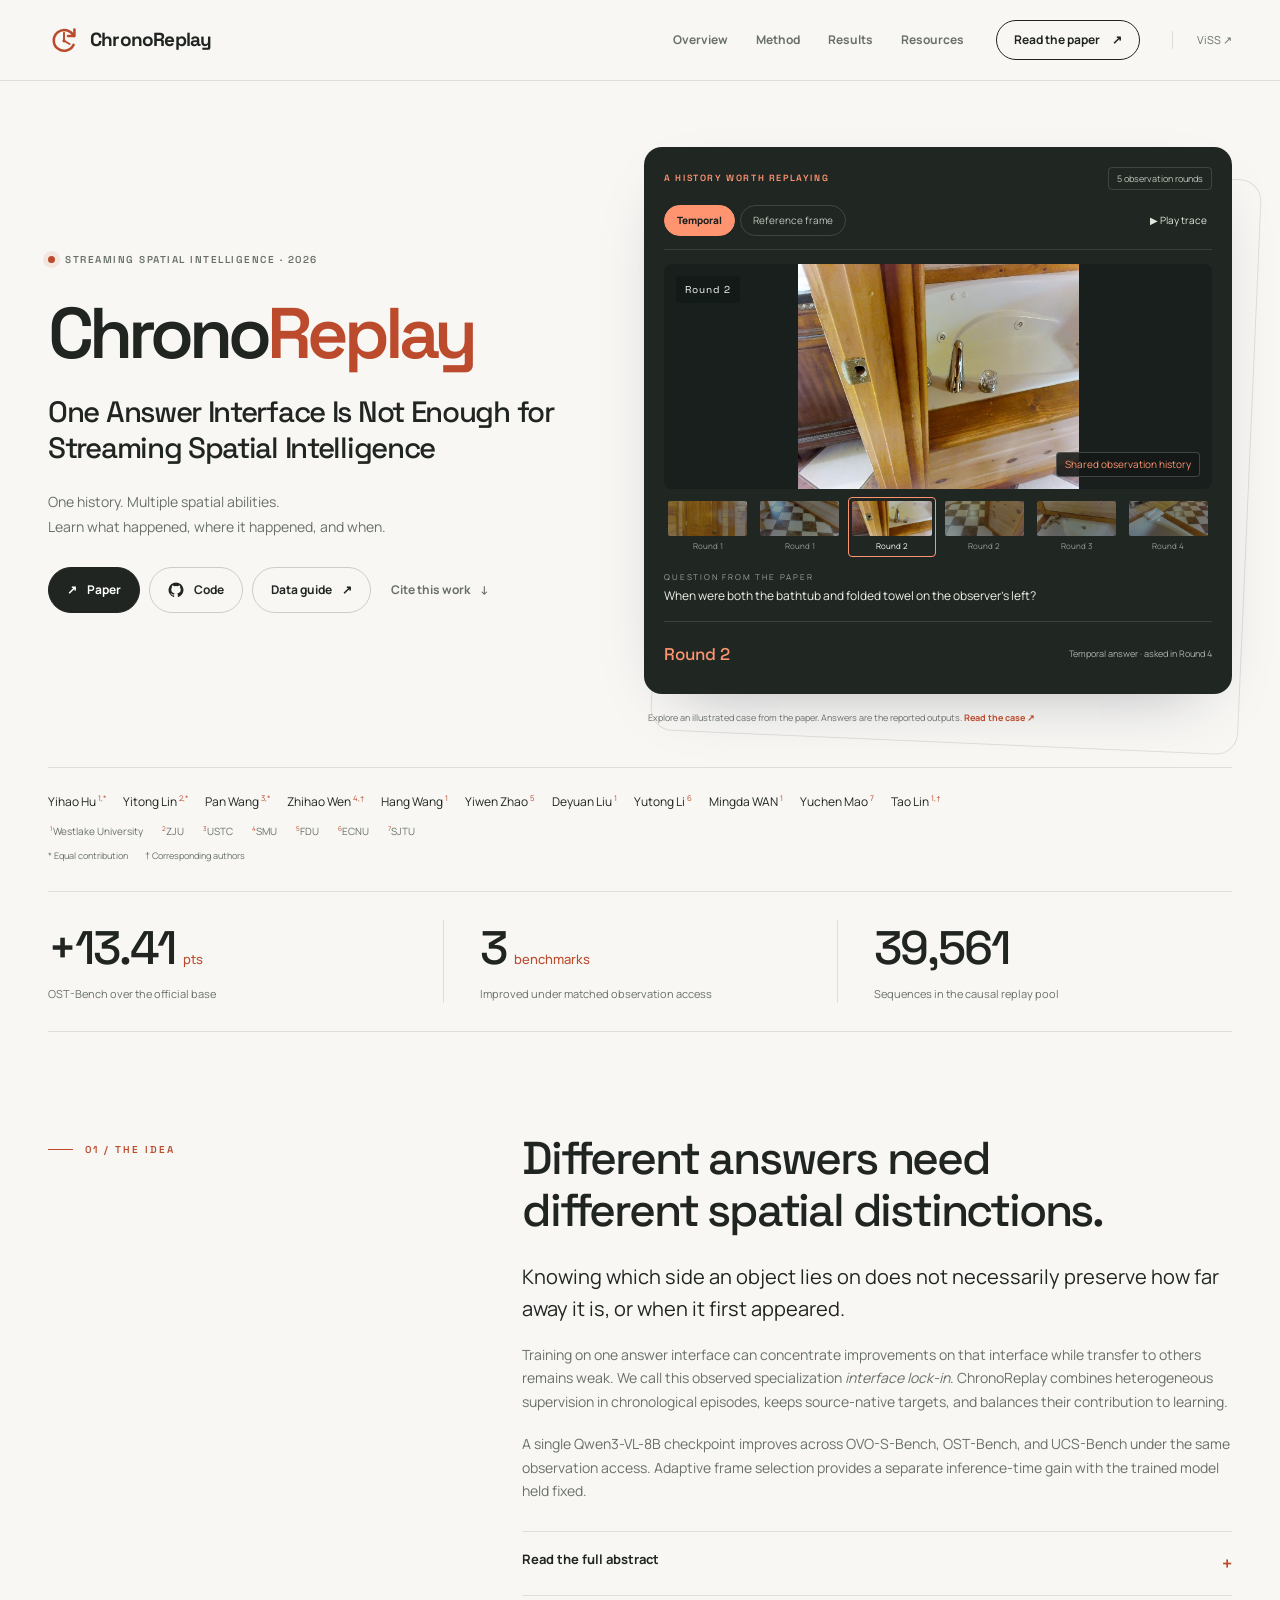
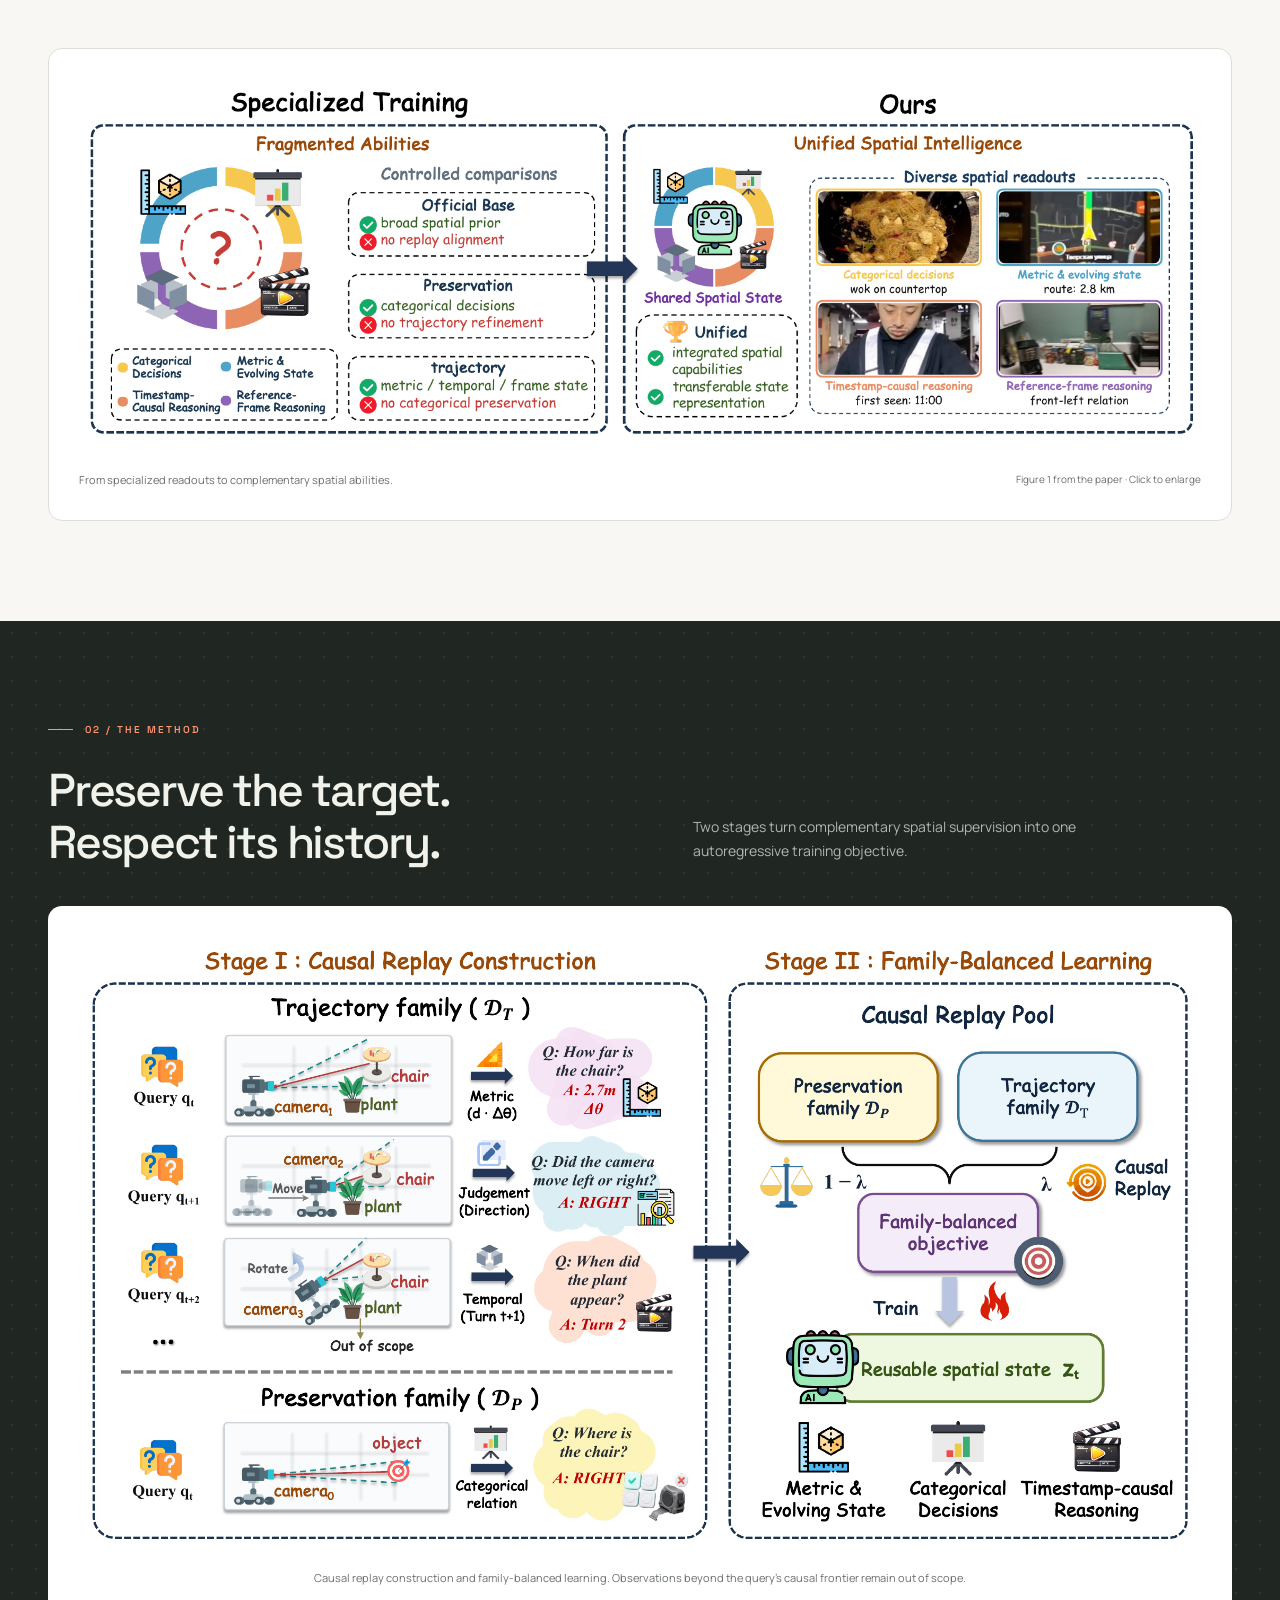
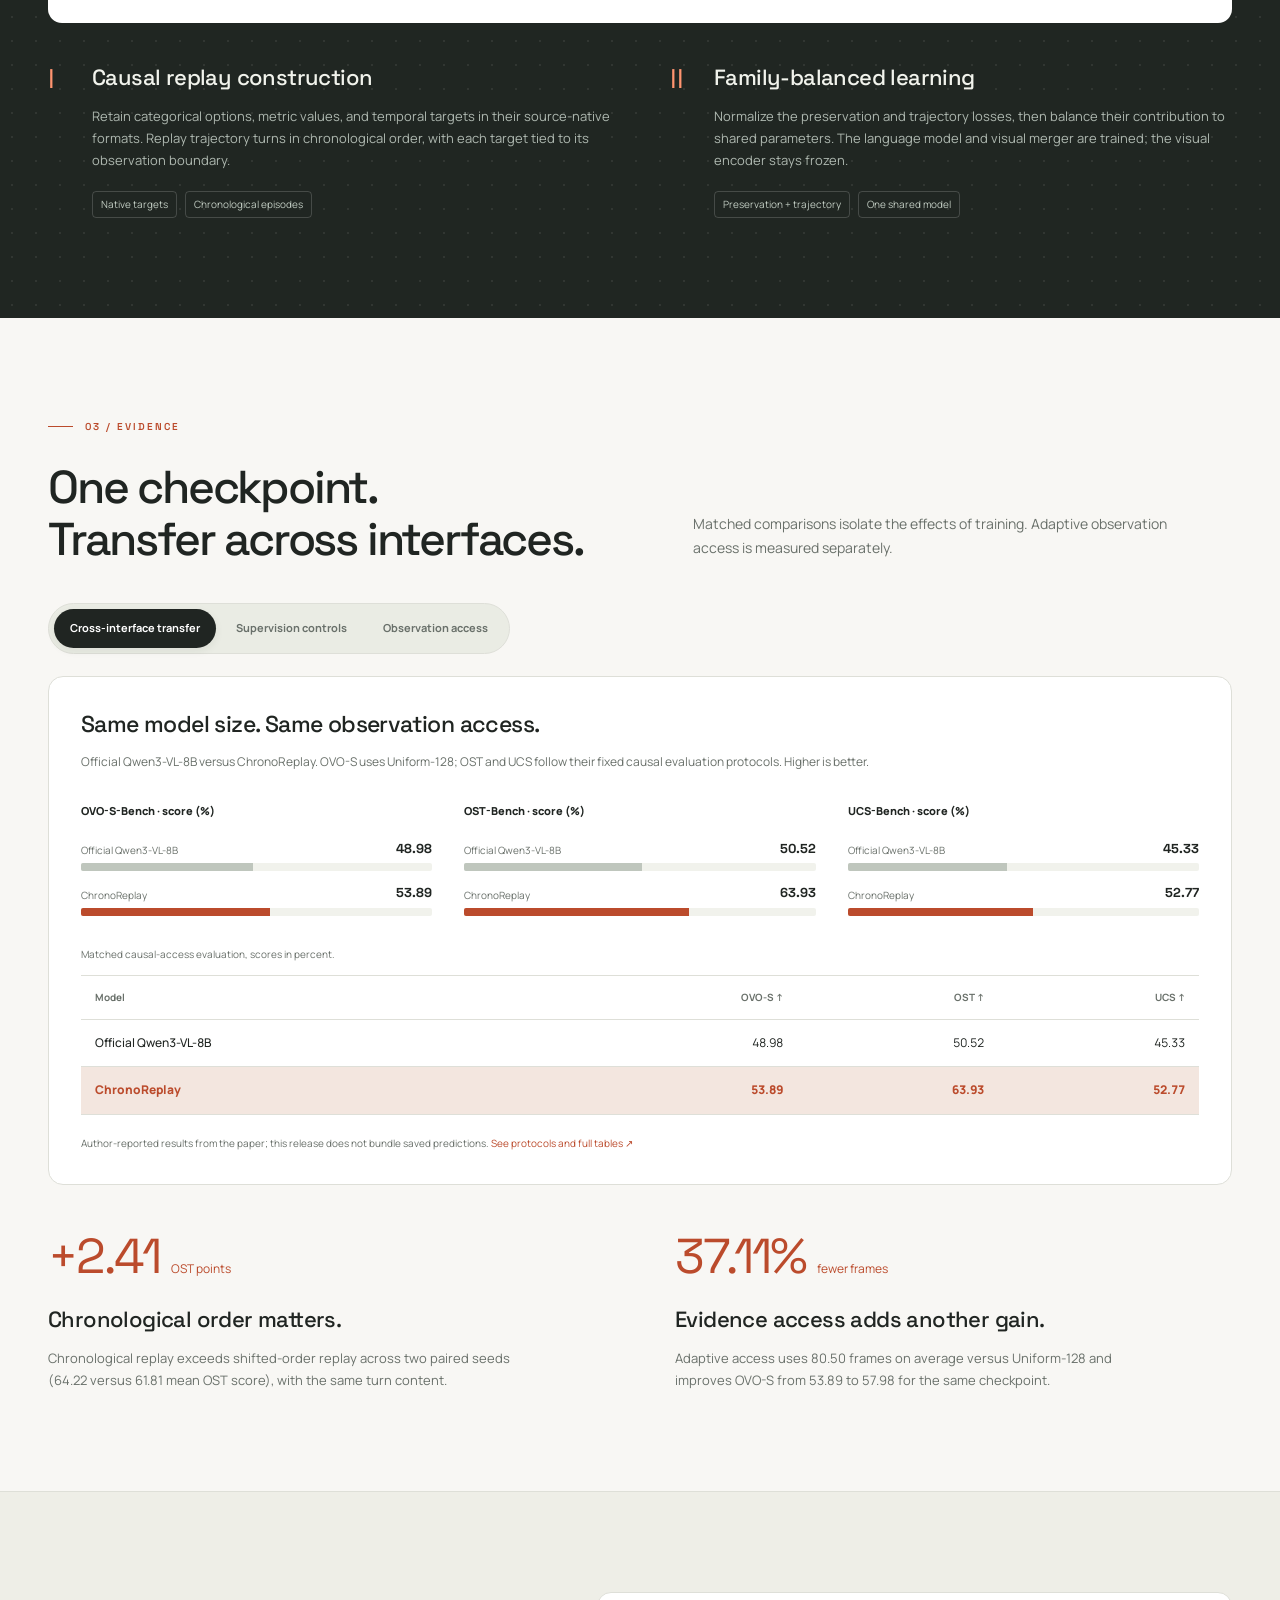
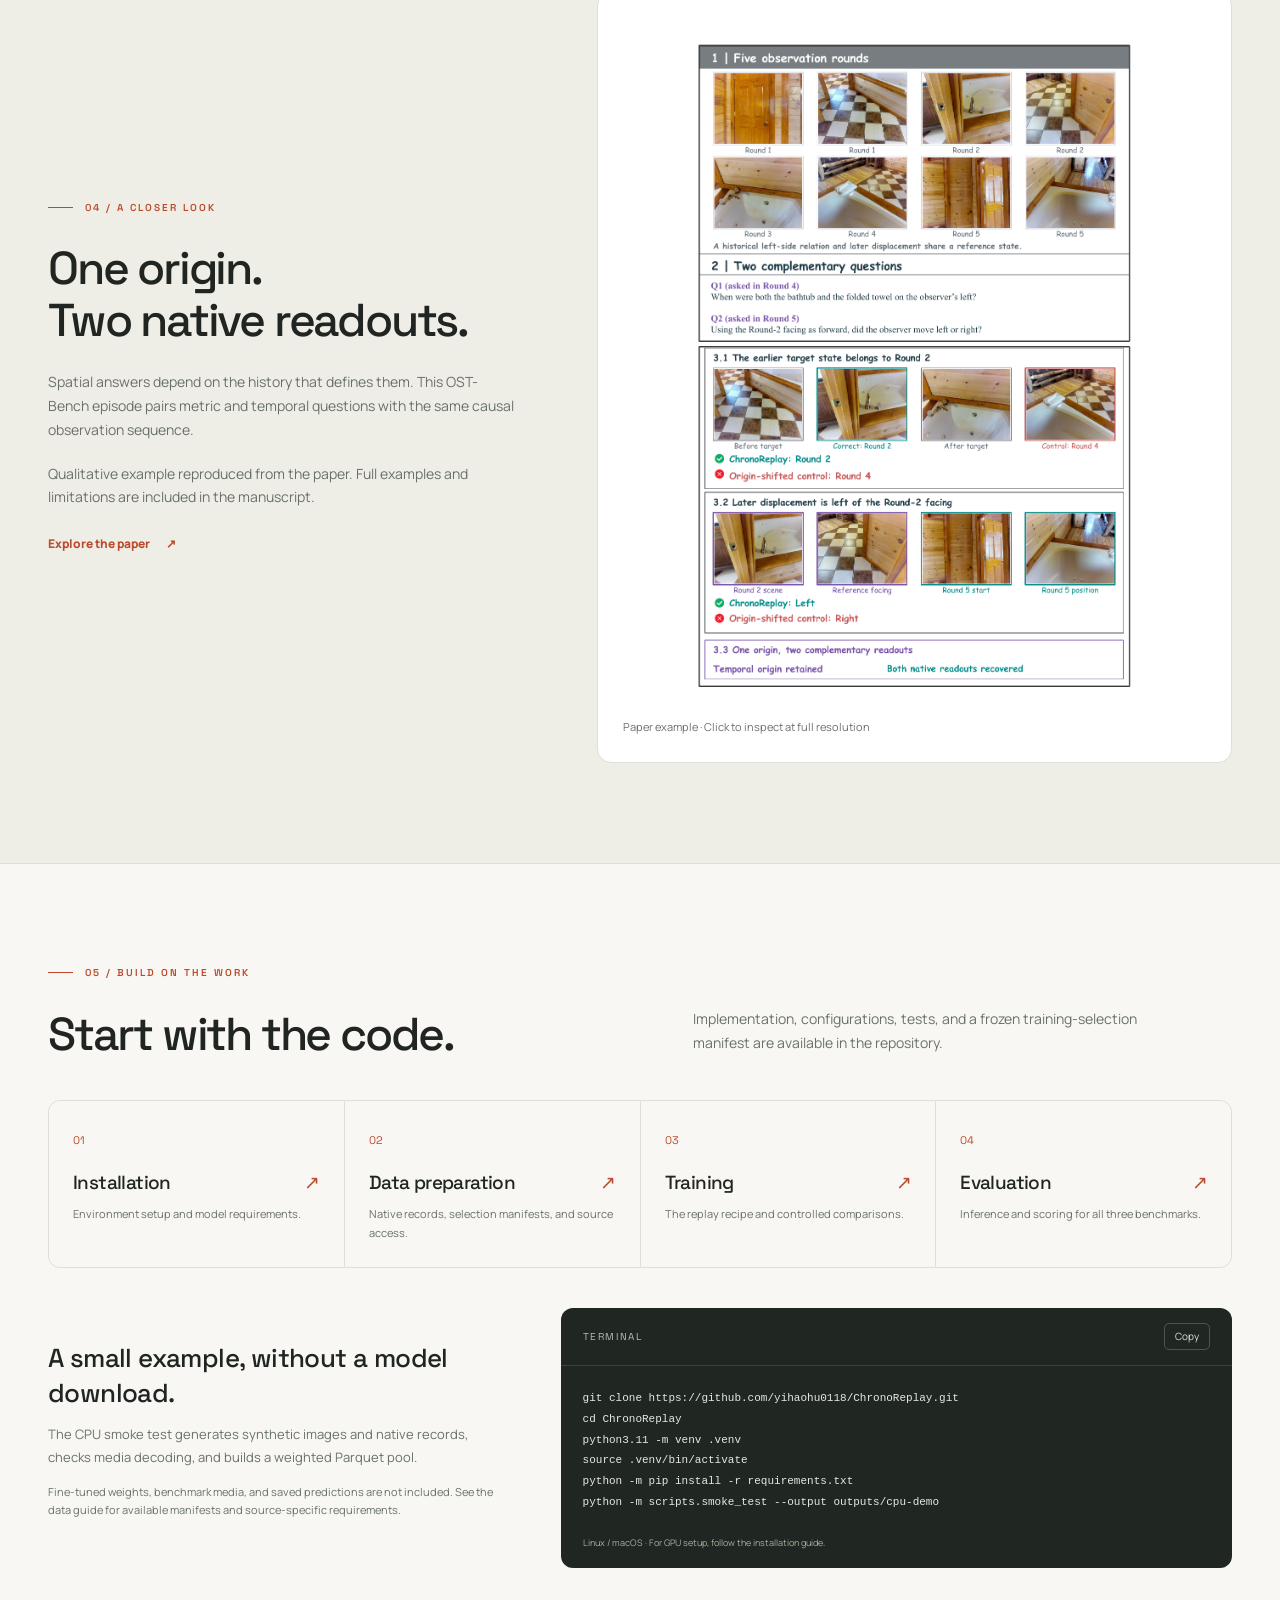
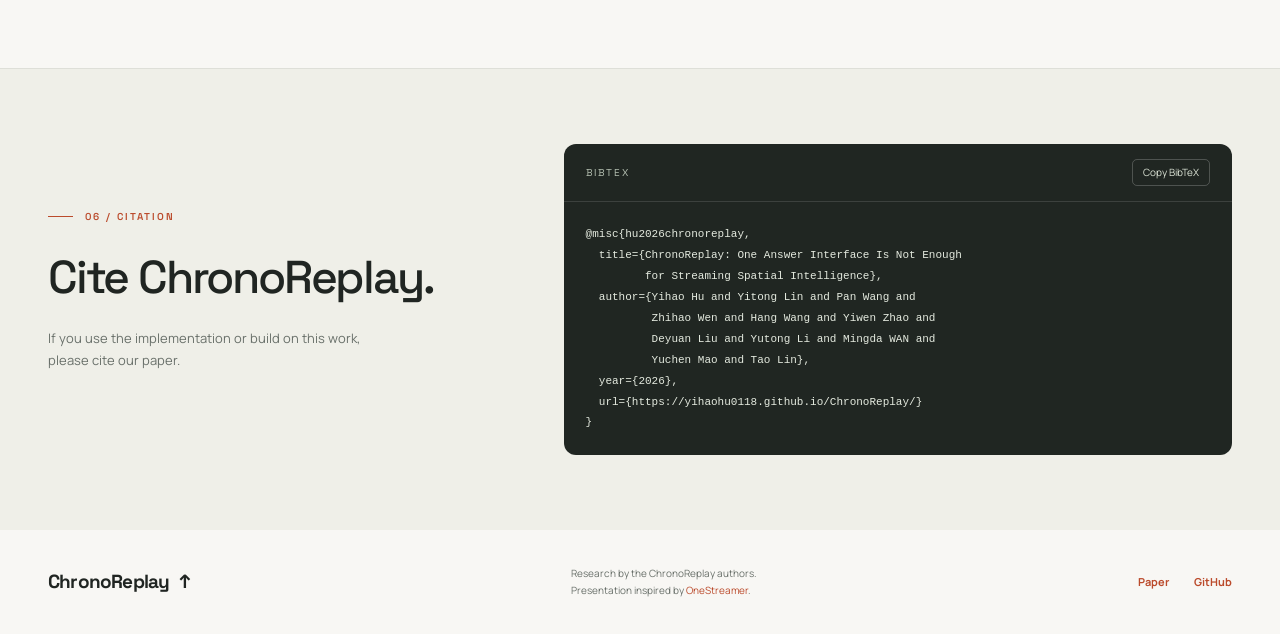
==== commit d5401e82: "Redesign project homepage with an interactive spatial replay" ====
--- a/site/index.html
+++ b/site/index.html
@@ -1,138 +1,133 @@
-<!doctype html>
+<!DOCTYPE html>
+
 <html lang="en">
 <head>
-  <meta charset="utf-8">
-  <meta name="viewport" content="width=device-width, initial-scale=1">
-  <meta name="description" content="ChronoReplay trains one vision-language model for categorical, metric, and temporal spatial reasoning through causal replay and family-balanced learning.">
-  <meta name="theme-color" content="#f8fafc">
-  <meta property="og:title" content="ChronoReplay — Streaming Spatial Intelligence">
-  <meta property="og:description" content="One Answer Interface Is Not Enough for Streaming Spatial Intelligence. Paper, code, method, and results.">
-  <meta property="og:type" content="website">
-  <meta property="og:url" content="https://yihaohu0118.github.io/ChronoReplay/">
-  <meta property="og:image" content="https://yihaohu0118.github.io/ChronoReplay/assets/teaser.png">
-  <meta name="twitter:card" content="summary_large_image">
-  <link rel="canonical" href="https://yihaohu0118.github.io/ChronoReplay/">
-  <link rel="icon" type="image/svg+xml" href="assets/favicon.svg">
-  <link rel="stylesheet" href="style.css">
-  <title>ChronoReplay | Streaming Spatial Intelligence</title>
-  <script src="app.js" defer></script>
-</head>
-<body>
-  <a class="skip-link" href="#main">Skip to content</a>
-  <header class="site-header">
-    <nav class="nav wrap" aria-label="Main navigation">
-      <a class="wordmark" href="#top"><span class="brand-icon" aria-hidden="true">↺</span>ChronoReplay</a>
-      <div class="nav-links"><a href="#overview">Overview</a><a href="#method">Method</a><a href="#results">Results</a><a href="#resources">Resources</a></div>
-      <a class="nav-paper" href="assets/ChronoReplay.pdf">Read the paper <span aria-hidden="true">↗</span></a>
-    </nav>
-  </header>
-  <main id="main">
-    <section id="top" class="hero wrap">
-      <p class="eyebrow"><span></span> Streaming spatial intelligence · 2026</p>
-      <h1>ChronoReplay</h1>
-      <p class="paper-title">One Answer Interface Is Not Enough<br class="desktop-break"> for Streaming Spatial Intelligence</p>
-      <p class="authors">
-        <span>Yihao Hu<sup>1,*</sup></span><span>Yitong Lin<sup>2,*</sup></span><span>Pan Wang<sup>3,*</sup></span><span>Zhihao Wen<sup>4,†</sup></span><span>Hang Wang<sup>1</sup></span><span>Yiwen Zhao<sup>5</sup></span><span>Deyuan Liu<sup>1</sup></span><span>Yutong Li<sup>6</sup></span><span>Mingda WAN<sup>1</sup></span><span>Yuchen Mao<sup>7</sup></span><span>Tao Lin<sup>1,†</sup></span>
-      </p>
-      <p class="affiliations"><span><sup>1</sup>Westlake University</span><span><sup>2</sup>ZJU</span><span><sup>3</sup>USTC</span><span><sup>4</sup>SMU</span><span><sup>5</sup>FDU</span><span><sup>6</sup>ECNU</span><span><sup>7</sup>SJTU</span></p>
-      <p class="author-notes">* Equal contribution <span>† Corresponding authors</span></p>
-      <div class="hero-actions">
-        <a class="button primary" href="assets/ChronoReplay.pdf"><span aria-hidden="true">↗</span> Paper</a>
-        <a class="button" href="https://github.com/yihaohu0118/ChronoReplay"><svg aria-hidden="true" viewBox="0 0 24 24"><path fill="currentColor" d="M12 .8a11.2 11.2 0 0 0-3.54 21.83c.56.1.77-.24.77-.54v-2.1c-3.13.68-3.79-1.33-3.79-1.33-.51-1.3-1.25-1.65-1.25-1.65-1.02-.7.08-.69.08-.69 1.13.08 1.72 1.16 1.72 1.16 1 1.72 2.63 1.22 3.27.93.1-.72.39-1.22.71-1.5-2.5-.29-5.13-1.25-5.13-5.54 0-1.23.44-2.23 1.16-3.02-.12-.28-.5-1.43.11-2.98 0 0 .94-.3 3.08 1.15a10.7 10.7 0 0 1 5.6 0c2.14-1.45 3.08-1.15 3.08-1.15.61 1.55.23 2.7.11 2.98.73.79 1.16 1.79 1.16 3.02 0 4.3-2.63 5.25-5.14 5.53.4.35.76 1.03.76 2.08v3.11c0 .3.2.65.77.54A11.2 11.2 0 0 0 12 .8Z"/></svg> Code</a>
-        <a class="button" href="https://github.com/yihaohu0118/ChronoReplay/blob/main/docs/data.md">Data guide <span aria-hidden="true">↗</span></a>
-        <a class="button subtle" href="#citation">Cite this work <span aria-hidden="true">↓</span></a>
-      </div>
-      <p class="hero-summary">One observation history. Categorical, metric, and temporal answers.<br>Learn complementary spatial abilities through chronological replay.</p>
-      <figure class="hero-figure">
-        <a href="assets/teaser.png" data-zoom><img src="assets/teaser.png" width="1800" height="597" alt="ChronoReplay brings categorical, metric, temporal, and reference-frame supervision together, addressing the uneven transfer of specialized training." fetchpriority="high"></a>
-        <figcaption>From specialized readouts to complementary spatial abilities. <span>Figure 1 from the paper · Click to enlarge</span></figcaption>
-      </figure>
-      <div class="metrics" aria-label="Research highlights">
-        <div><strong>+13.41<span> pts</span></strong><p>OST-Bench over the official base</p></div>
-        <div><strong>3<span> benchmarks</span></strong><p>Improved under matched observation access</p></div>
-        <div><strong>39,561</strong><p>Sequences in the causal replay pool</p></div>
-      </div>
-    </section>
-
-    <section id="overview" class="section overview wrap">
-      <div class="section-label">01 / The idea</div>
-      <div class="prose">
-        <h2>Different answers need<br>different spatial distinctions.</h2>
-        <p class="lead">Knowing which side an object lies on does not necessarily preserve how far away it is, or when it first appeared.</p>
-        <p>Training on one answer interface can concentrate improvements on that interface while transfer to others remains weak. We call this observed specialization <em>interface lock-in</em>. ChronoReplay combines heterogeneous supervision in chronological episodes, keeps source-native targets, and balances their contribution to learning.</p>
-        <p>A single Qwen3-VL-8B checkpoint improves across OVO-S-Bench, OST-Bench, and UCS-Bench under the same observation access. Adaptive frame selection provides a separate inference-time gain with the trained model held fixed.</p>
-        <details class="abstract"><summary>Read the full abstract <span aria-hidden="true">+</span></summary><div id="abstract-text">Training a spatial VLM to answer which side an object lies on does not require it to preserve the metric displacement that determines that answer, while supervision for a distance estimate may leave categorical relations largely unconstrained. When post-training emphasizes one readout, improvements can therefore concentrate on that interface while transfer to others remains weak or even degrades; we call this observed specialization interface lock-in. ChronoReplay addresses it by replaying heterogeneous spatial supervision as chronologically ordered episodes, retaining source-native targets, and balancing supervision across families. Under the same observation access, a single ChronoReplay checkpoint improves OVO-S-Bench, OST-Bench, and UCS-Bench together, including a 13.41-point gain on OST-Bench, and achieves the highest three-benchmark mean among the supervision settings compared here. Same-data controls further separate the ingredients of this transfer: answer serialization redistributes gains across OST and UCS, family-balanced learning improves over ordinary joint SFT and natural turn weighting, and chronological replay exceeds a shifted-order control by about 2.41 OST points across two paired seeds. Adaptive frame selection then changes evidence access while keeping the trained model fixed, providing an additional inference-time gain at lower visual cost. Streaming spatial performance depends on what distinctions supervision preserves, how heterogeneous histories are organized during learning, and what causal evidence inference makes available at test time.</div></details>
-      </div>
-    </section>
-
-    <section id="method" class="section method-section">
-      <div class="wrap">
-        <div class="section-label">02 / The method</div>
-        <div class="section-heading"><h2>Preserve the target.<br>Respect its history.</h2><p>Two stages turn complementary spatial supervision into one autoregressive training objective.</p></div>
-        <figure class="figure-panel"><a href="assets/method.png" data-zoom><img src="assets/method.png" width="2100" height="1147" loading="lazy" alt="Stage I constructs chronological trajectory episodes and single-turn preservation examples. Stage II combines normalized family risks in one family-balanced learning objective."></a><figcaption>Causal replay construction and family-balanced learning. Observations beyond the query's causal frontier remain out of scope.</figcaption></figure>
-        <div class="method-steps">
-          <article><span class="step-number">I</span><h3>Causal replay construction</h3><p>Retain categorical options, metric values, and temporal targets in their source-native formats. Replay trajectory turns in chronological order, with each target tied to its observation boundary.</p><div class="small-tags"><span>Native targets</span><span>Chronological episodes</span></div></article>
-          <article><span class="step-number">II</span><h3>Family-balanced learning</h3><p>Normalize the preservation and trajectory losses, then balance their contribution to shared parameters. The language model and visual merger are trained; the visual encoder stays frozen.</p><div class="small-tags"><span>Preservation + trajectory</span><span>One shared model</span></div></article>
-        </div>
-      </div>
-    </section>
-
-    <section id="results" class="section wrap">
-      <div class="section-label">03 / Evidence</div>
-      <div class="section-heading"><h2>One checkpoint.<br>Transfer across interfaces.</h2><p>Matched comparisons isolate the effects of training. Adaptive observation access is measured separately.</p></div>
-      <div class="result-tabs" role="group" aria-label="Choose a result comparison">
-        <button type="button" class="active" data-result="matched" aria-pressed="true">Cross-interface transfer</button>
-        <button type="button" data-result="controls" aria-pressed="false">Supervision controls</button>
-        <button type="button" data-result="access" aria-pressed="false">Observation access</button>
-      </div>
-      <div class="results-panel" aria-live="polite" aria-atomic="true">
-        <h3 id="results-title">Same model size. Same observation access.</h3>
-        <p id="results-note">Official Qwen3-VL-8B versus ChronoReplay. OVO-S uses Uniform-128; OST and UCS follow their fixed causal evaluation protocols. Higher is better.</p>
-        <div id="result-chart" class="chart" aria-hidden="true"></div>
-        <div class="table-scroll" tabindex="0" aria-label="Benchmark result table">
-          <table id="results-table">
-            <caption>Matched causal-access evaluation, scores in percent.</caption>
-            <thead><tr><th scope="col">Model</th><th scope="col">OVO-S ↑</th><th scope="col">OST ↑</th><th scope="col">UCS ↑</th></tr></thead>
-            <tbody><tr><th scope="row">Official Qwen3-VL-8B</th><td>48.98</td><td>50.52</td><td>45.33</td></tr><tr class="highlight"><th scope="row">ChronoReplay</th><td>53.89</td><td>63.93</td><td>52.77</td></tr></tbody>
-          </table>
-        </div>
-        <p class="source-note">Author-reported results from the paper; this release does not bundle saved predictions. <a href="assets/ChronoReplay.pdf">See protocols and full tables ↗</a></p>
-      </div>
-      <div class="findings">
-        <article><p class="finding-number">+2.41 <small>OST points</small></p><h3>Chronological order matters.</h3><p>Chronological replay exceeds shifted-order replay across two paired seeds (64.22 versus 61.81 mean OST score), with the same turn content.</p></article>
-        <article><p class="finding-number">37.11% <small>fewer frames</small></p><h3>Evidence access adds another gain.</h3><p>Adaptive access uses 80.50 frames on average versus Uniform-128 and improves OVO-S from 53.89 to 57.98 for the same checkpoint.</p></article>
-      </div>
-    </section>
-
-    <section class="section examples-section">
-      <div class="wrap example-grid">
-        <div><div class="section-label">04 / A closer look</div><h2>One origin.<br>Two native readouts.</h2><p>Spatial answers depend on the history that defines them. This OST-Bench episode pairs metric and temporal questions with the same causal observation sequence.</p><p class="muted">Qualitative example reproduced from the paper. Full examples and limitations are included in the manuscript.</p><a class="text-link" href="assets/ChronoReplay.pdf">Explore the paper <span aria-hidden="true">↗</span></a></div>
-        <figure><a href="assets/case.png" data-zoom><img src="assets/case.png" width="1109" height="1600" loading="lazy" alt="Qualitative OST-Bench episode from the paper showing metric and temporal readouts grounded in a shared observation history."></a><figcaption>Paper example · Click to inspect at full resolution</figcaption></figure>
-      </div>
-    </section>
-
-    <section id="resources" class="section wrap">
-      <div class="section-label">05 / Build on the work</div>
-      <div class="section-heading"><h2>Start with the code.</h2><p>Implementation, configurations, tests, and a frozen training-selection manifest are available in the repository.</p></div>
-      <div class="resource-grid">
-        <a href="https://github.com/yihaohu0118/ChronoReplay/blob/main/docs/installation.md"><span class="resource-index">01</span><h3>Installation <span>↗</span></h3><p>Environment setup and model requirements.</p></a>
-        <a href="https://github.com/yihaohu0118/ChronoReplay/blob/main/docs/data.md"><span class="resource-index">02</span><h3>Data preparation <span>↗</span></h3><p>Native records, selection manifests, and source access.</p></a>
-        <a href="https://github.com/yihaohu0118/ChronoReplay/blob/main/docs/training.md"><span class="resource-index">03</span><h3>Training <span>↗</span></h3><p>The replay recipe and controlled comparisons.</p></a>
-        <a href="https://github.com/yihaohu0118/ChronoReplay/blob/main/docs/evaluation.md"><span class="resource-index">04</span><h3>Evaluation <span>↗</span></h3><p>Inference and scoring for all three benchmarks.</p></a>
-      </div>
-      <div class="quickstart">
-        <div><h3>A small example, without a model download.</h3><p>The CPU smoke test generates synthetic images and native records, checks media decoding, and builds a weighted Parquet pool.</p><p class="muted">Fine-tuned weights, benchmark media, and saved predictions are not included. See the data guide for available manifests and source-specific requirements.</p></div>
-        <div class="code-panel"><div class="code-label">Terminal <button type="button" class="copy-button" data-copy="quickstart-code">Copy</button></div><pre><code id="quickstart-code">git clone https://github.com/yihaohu0118/ChronoReplay.git
+<meta charset="utf-8"/>
+<meta content="width=device-width, initial-scale=1" name="viewport"/>
+<meta content="ChronoReplay trains one vision-language model for categorical, metric, and temporal spatial reasoning through causal replay and family-balanced learning." name="description"/>
+<meta content="#f8f7f4" name="theme-color"/>
+<meta content="ChronoReplay — Streaming Spatial Intelligence" property="og:title"/>
+<meta content="One Answer Interface Is Not Enough for Streaming Spatial Intelligence. Paper, code, method, and results." property="og:description"/>
+<meta content="website" property="og:type"/>
+<meta content="https://yihaohu0118.github.io/ChronoReplay/" property="og:url"/>
+<meta content="https://yihaohu0118.github.io/ChronoReplay/assets/teaser.png" property="og:image"/>
+<meta content="summary_large_image" name="twitter:card"/>
+<link href="https://yihaohu0118.github.io/ChronoReplay/" rel="canonical"/>
+<link href="assets/favicon.svg" rel="icon" type="image/svg+xml"/>
+<link href="style.css" rel="stylesheet"/>
+<title>ChronoReplay | Streaming Spatial Intelligence</title>
+<script defer="" src="app.js"></script>
+<link as="font" crossorigin="" href="assets/fonts/manrope.woff2" rel="preload" type="font/woff2"/><link as="font" crossorigin="" href="assets/fonts/space-grotesk.woff2" rel="preload" type="font/woff2"/><script defer="" src="experience.js"></script><noscript><style>.demo-controls,.result-tabs{display:none}</style></noscript></head>
+<body data-project="chrono">
+<a class="skip-link" href="#main">Skip to content</a>
+<header class="site-header">
+<nav aria-label="Main navigation" class="nav wrap">
+<a class="wordmark" href="#top"><span aria-hidden="true" class="brand-icon"><svg aria-hidden="true" fill="none" viewbox="0 0 40 40"><path d="M32 15A13 13 0 1 0 32 26" stroke="currentColor" stroke-linecap="round" stroke-width="3.2"></path><path d="M25 15h8V7" stroke="currentColor" stroke-linecap="round" stroke-linejoin="round" stroke-width="3.2"></path><path d="M20 11v10l7 4" stroke="currentColor" stroke-linecap="round" stroke-width="2.4"></path><circle cx="20" cy="21" fill="currentColor" r="2"></circle></svg></span>ChronoReplay</a>
+<div class="nav-links"><a href="#overview">Overview</a><a href="#method">Method</a><a href="#results">Results</a><a href="#resources">Resources</a></div>
+<a class="nav-paper" href="assets/ChronoReplay.pdf">Read the paper <span aria-hidden="true">↗</span></a>
+<a class="sibling-link" href="https://yihaohu0118.github.io/ViSS/">ViSS ↗</a></nav>
+<div aria-hidden="true" class="reading-progress"></div></header>
+<main id="main">
+<section class="hero wrap" id="top"><div class="hero-layout"><div class="hero-copy"><p class="eyebrow"><span></span> Streaming spatial intelligence · 2026</p><h1>Chrono<span>Replay</span></h1><p class="paper-title">One Answer Interface Is Not Enough<br class="desktop-break"/> for Streaming Spatial Intelligence</p><p class="hero-deck">One history. Multiple spatial abilities.<br/>Learn what happened, where it happened, and when.</p><div class="hero-actions">
+<a class="button primary" href="assets/ChronoReplay.pdf"><span aria-hidden="true">↗</span> Paper</a>
+<a class="button" href="https://github.com/yihaohu0118/ChronoReplay"><svg aria-hidden="true" viewbox="0 0 24 24"><path d="M12 .8a11.2 11.2 0 0 0-3.54 21.83c.56.1.77-.24.77-.54v-2.1c-3.13.68-3.79-1.33-3.79-1.33-.51-1.3-1.25-1.65-1.25-1.65-1.02-.7.08-.69.08-.69 1.13.08 1.72 1.16 1.72 1.16 1 1.72 2.63 1.22 3.27.93.1-.72.39-1.22.71-1.5-2.5-.29-5.13-1.25-5.13-5.54 0-1.23.44-2.23 1.16-3.02-.12-.28-.5-1.43.11-2.98 0 0 .94-.3 3.08 1.15a10.7 10.7 0 0 1 5.6 0c2.14-1.45 3.08-1.15 3.08-1.15.61 1.55.23 2.7.11 2.98.73.79 1.16 1.79 1.16 3.02 0 4.3-2.63 5.25-5.14 5.53.4.35.76 1.03.76 2.08v3.11c0 .3.2.65.77.54A11.2 11.2 0 0 0 12 .8Z" fill="currentColor"></path></svg> Code</a>
+<a class="button" href="https://github.com/yihaohu0118/ChronoReplay/blob/main/docs/data.md">Data guide <span aria-hidden="true">↗</span></a>
+<a class="button subtle" href="#citation">Cite this work <span aria-hidden="true">↓</span></a>
+</div></div>
+<div class="demo-shell">
+<div aria-label="Interactive paper example" class="demo-board">
+<div class="demo-topline"><span class="demo-kicker">A history worth replaying</span><span class="demo-badge">5 observation rounds</span></div>
+<div aria-label="Explore the paper example" class="demo-controls" role="group"><button aria-pressed="true" data-mode="temporal" type="button">Temporal</button><button aria-pressed="false" data-mode="reference" type="button">Reference frame</button><button aria-pressed="false" class="play-trace" type="button">▶ Play trace</button></div>
+<div class="demo-image-wrap"><img alt="Observation frame from the paper's qualitative example." class="demo-image" fetchpriority="high" height="360" src="assets/replay/frame-3.jpg" width="600"/><span class="frame-label">Round 2</span><span class="frame-corner">Shared observation history</span></div>
+<div aria-label="Choose an observation frame" class="filmstrip" role="group"></div>
+<div class="demo-question"><small>Question from the paper</small><span class="question-text">When were both the bathtub and folded towel on the observer’s left?</span></div>
+<div aria-live="polite" class="demo-answer"><strong class="answer-value">Round 2</strong><span class="answer-caption">Temporal answer · asked in Round 4</span></div>
+</div>
+<p class="demo-footnote">Explore an illustrated case from the paper. Answers are the reported outputs. <a href="assets/ChronoReplay.pdf">Read the case ↗</a></p>
+</div></div><div aria-label="Authors and affiliations" class="author-panel"><p class="authors">
+<span>Yihao Hu<sup>1,*</sup></span><span>Yitong Lin<sup>2,*</sup></span><span>Pan Wang<sup>3,*</sup></span><span>Zhihao Wen<sup>4,†</sup></span><span>Hang Wang<sup>1</sup></span><span>Yiwen Zhao<sup>5</sup></span><span>Deyuan Liu<sup>1</sup></span><span>Yutong Li<sup>6</sup></span><span>Mingda WAN<sup>1</sup></span><span>Yuchen Mao<sup>7</sup></span><span>Tao Lin<sup>1,†</sup></span>
+</p><p class="affiliations"><span><sup>1</sup>Westlake University</span><span><sup>2</sup>ZJU</span><span><sup>3</sup>USTC</span><span><sup>4</sup>SMU</span><span><sup>5</sup>FDU</span><span><sup>6</sup>ECNU</span><span><sup>7</sup>SJTU</span></p><p class="author-notes">* Equal contribution <span>† Corresponding authors</span></p></div><div aria-label="Research highlights" class="metrics">
+<div><strong>+13.41<span> pts</span></strong><p>OST-Bench over the official base</p></div>
+<div><strong>3<span> benchmarks</span></strong><p>Improved under matched observation access</p></div>
+<div><strong>39,561</strong><p>Sequences in the causal replay pool</p></div>
+</div></section>
+<section class="section overview wrap" id="overview">
+<div class="section-label">01 / The idea</div>
+<div class="prose">
+<h2>Different answers need<br/>different spatial distinctions.</h2>
+<p class="lead">Knowing which side an object lies on does not necessarily preserve how far away it is, or when it first appeared.</p>
+<p>Training on one answer interface can concentrate improvements on that interface while transfer to others remains weak. We call this observed specialization <em>interface lock-in</em>. ChronoReplay combines heterogeneous supervision in chronological episodes, keeps source-native targets, and balances their contribution to learning.</p>
+<p>A single Qwen3-VL-8B checkpoint improves across OVO-S-Bench, OST-Bench, and UCS-Bench under the same observation access. Adaptive frame selection provides a separate inference-time gain with the trained model held fixed.</p>
+<details class="abstract"><summary>Read the full abstract <span aria-hidden="true">+</span></summary><div id="abstract-text">Training a spatial VLM to answer which side an object lies on does not require it to preserve the metric displacement that determines that answer, while supervision for a distance estimate may leave categorical relations largely unconstrained. When post-training emphasizes one readout, improvements can therefore concentrate on that interface while transfer to others remains weak or even degrades; we call this observed specialization interface lock-in. ChronoReplay addresses it by replaying heterogeneous spatial supervision as chronologically ordered episodes, retaining source-native targets, and balancing supervision across families. Under the same observation access, a single ChronoReplay checkpoint improves OVO-S-Bench, OST-Bench, and UCS-Bench together, including a 13.41-point gain on OST-Bench, and achieves the highest three-benchmark mean among the supervision settings compared here. Same-data controls further separate the ingredients of this transfer: answer serialization redistributes gains across OST and UCS, family-balanced learning improves over ordinary joint SFT and natural turn weighting, and chronological replay exceeds a shifted-order control by about 2.41 OST points across two paired seeds. Adaptive frame selection then changes evidence access while keeping the trained model fixed, providing an additional inference-time gain at lower visual cost. Streaming spatial performance depends on what distinctions supervision preserves, how heterogeneous histories are organized during learning, and what causal evidence inference makes available at test time.<p><strong>Code:</strong> <a href="https://github.com/yihaohu0118/ChronoReplay">github.com/yihaohu0118/ChronoReplay</a><br/><strong>Project Homepage:</strong> <a href="https://yihaohu0118.github.io/ChronoReplay/">yihaohu0118.github.io/ChronoReplay/</a></p></div></details>
+</div>
+<figure class="hero-figure">
+<a data-zoom="" href="assets/teaser.png"><img alt="ChronoReplay brings categorical, metric, temporal, and reference-frame supervision together, addressing the uneven transfer of specialized training." height="597" loading="lazy" src="assets/teaser.png" width="1800"/></a>
+<figcaption>From specialized readouts to complementary spatial abilities. <span>Figure 1 from the paper · Click to enlarge</span></figcaption>
+</figure></section>
+<section class="section method-section" id="method">
+<div class="wrap">
+<div class="section-label">02 / The method</div>
+<div class="section-heading"><h2>Preserve the target.<br/>Respect its history.</h2><p>Two stages turn complementary spatial supervision into one autoregressive training objective.</p></div>
+<figure class="figure-panel"><a data-zoom="" href="assets/method.png"><img alt="Stage I constructs chronological trajectory episodes and single-turn preservation examples. Stage II combines normalized family risks in one family-balanced learning objective." height="1147" loading="lazy" src="assets/method.png" width="2100"/></a><figcaption>Causal replay construction and family-balanced learning. Observations beyond the query's causal frontier remain out of scope.</figcaption></figure>
+<div class="method-steps">
+<article><span class="step-number">I</span><h3>Causal replay construction</h3><p>Retain categorical options, metric values, and temporal targets in their source-native formats. Replay trajectory turns in chronological order, with each target tied to its observation boundary.</p><div class="small-tags"><span>Native targets</span><span>Chronological episodes</span></div></article>
+<article><span class="step-number">II</span><h3>Family-balanced learning</h3><p>Normalize the preservation and trajectory losses, then balance their contribution to shared parameters. The language model and visual merger are trained; the visual encoder stays frozen.</p><div class="small-tags"><span>Preservation + trajectory</span><span>One shared model</span></div></article>
+</div>
+</div>
+</section>
+<section class="section wrap" id="results">
+<div class="section-label">03 / Evidence</div>
+<div class="section-heading"><h2>One checkpoint.<br/>Transfer across interfaces.</h2><p>Matched comparisons isolate the effects of training. Adaptive observation access is measured separately.</p></div>
+<div aria-label="Choose a result comparison" class="result-tabs" role="group">
+<button aria-pressed="true" class="active" data-result="matched" type="button">Cross-interface transfer</button>
+<button aria-pressed="false" data-result="controls" type="button">Supervision controls</button>
+<button aria-pressed="false" data-result="access" type="button">Observation access</button>
+</div>
+<div aria-atomic="true" aria-live="polite" class="results-panel">
+<h3 id="results-title">Same model size. Same observation access.</h3>
+<p id="results-note">Official Qwen3-VL-8B versus ChronoReplay. OVO-S uses Uniform-128; OST and UCS follow their fixed causal evaluation protocols. Higher is better.</p>
+<div aria-hidden="true" class="chart" id="result-chart"></div>
+<div aria-label="Benchmark result table" class="table-scroll" tabindex="0">
+<table id="results-table">
+<caption>Matched causal-access evaluation, scores in percent.</caption>
+<thead><tr><th scope="col">Model</th><th scope="col">OVO-S ↑</th><th scope="col">OST ↑</th><th scope="col">UCS ↑</th></tr></thead>
+<tbody><tr><th scope="row">Official Qwen3-VL-8B</th><td>48.98</td><td>50.52</td><td>45.33</td></tr><tr class="highlight"><th scope="row">ChronoReplay</th><td>53.89</td><td>63.93</td><td>52.77</td></tr></tbody>
+</table>
+</div>
+<p class="source-note">Author-reported results from the paper; this release does not bundle saved predictions. <a href="assets/ChronoReplay.pdf">See protocols and full tables ↗</a></p>
+</div>
+<div class="findings">
+<article><p class="finding-number">+2.41 <small>OST points</small></p><h3>Chronological order matters.</h3><p>Chronological replay exceeds shifted-order replay across two paired seeds (64.22 versus 61.81 mean OST score), with the same turn content.</p></article>
+<article><p class="finding-number">37.11% <small>fewer frames</small></p><h3>Evidence access adds another gain.</h3><p>Adaptive access uses 80.50 frames on average versus Uniform-128 and improves OVO-S from 53.89 to 57.98 for the same checkpoint.</p></article>
+</div>
+</section>
+<section class="section examples-section">
+<div class="wrap example-grid">
+<div><div class="section-label">04 / A closer look</div><h2>One origin.<br/>Two native readouts.</h2><p>Spatial answers depend on the history that defines them. This OST-Bench episode pairs metric and temporal questions with the same causal observation sequence.</p><p class="muted">Qualitative example reproduced from the paper. Full examples and limitations are included in the manuscript.</p><a class="text-link" href="assets/ChronoReplay.pdf">Explore the paper <span aria-hidden="true">↗</span></a></div>
+<figure><a data-zoom="" href="assets/case.png"><img alt="Qualitative OST-Bench episode from the paper showing metric and temporal readouts grounded in a shared observation history." height="1600" loading="lazy" src="assets/case.png" width="1109"/></a><figcaption>Paper example · Click to inspect at full resolution</figcaption></figure>
+</div>
+</section>
+<section class="section wrap" id="resources">
+<div class="section-label">05 / Build on the work</div>
+<div class="section-heading"><h2>Start with the code.</h2><p>Implementation, configurations, tests, and a frozen training-selection manifest are available in the repository.</p></div>
+<div class="resource-grid">
+<a href="https://github.com/yihaohu0118/ChronoReplay/blob/main/docs/installation.md"><span class="resource-index">01</span><h3>Installation <span>↗</span></h3><p>Environment setup and model requirements.</p></a>
+<a href="https://github.com/yihaohu0118/ChronoReplay/blob/main/docs/data.md"><span class="resource-index">02</span><h3>Data preparation <span>↗</span></h3><p>Native records, selection manifests, and source access.</p></a>
+<a href="https://github.com/yihaohu0118/ChronoReplay/blob/main/docs/training.md"><span class="resource-index">03</span><h3>Training <span>↗</span></h3><p>The replay recipe and controlled comparisons.</p></a>
+<a href="https://github.com/yihaohu0118/ChronoReplay/blob/main/docs/evaluation.md"><span class="resource-index">04</span><h3>Evaluation <span>↗</span></h3><p>Inference and scoring for all three benchmarks.</p></a>
+</div>
+<div class="quickstart">
+<div><h3>A small example, without a model download.</h3><p>The CPU smoke test generates synthetic images and native records, checks media decoding, and builds a weighted Parquet pool.</p><p class="muted">Fine-tuned weights, benchmark media, and saved predictions are not included. See the data guide for available manifests and source-specific requirements.</p></div>
+<div class="code-panel"><div class="code-label">Terminal <button class="copy-button" data-copy="quickstart-code" type="button">Copy</button></div><pre><code id="quickstart-code">git clone https://github.com/yihaohu0118/ChronoReplay.git
 cd ChronoReplay
 python3.11 -m venv .venv
 source .venv/bin/activate
 python -m pip install -r requirements.txt
 python -m scripts.smoke_test --output outputs/cpu-demo</code></pre><p class="code-footnote">Linux / macOS · For GPU setup, follow the installation guide.</p></div>
-      </div>
-    </section>
-
-    <section id="citation" class="section citation-section">
-      <div class="wrap citation-grid"><div><div class="section-label">06 / Citation</div><h2>Cite ChronoReplay.</h2><p>If you use the implementation or build on this work, please cite our paper.</p></div><div class="code-panel"><div class="code-label">BibTeX <button type="button" class="copy-button" data-copy="bibtex">Copy BibTeX</button></div><pre><code id="bibtex">@misc{hu2026chronoreplay,
+</div>
+</section>
+<section class="section citation-section" id="citation">
+<div class="wrap citation-grid"><div><div class="section-label">06 / Citation</div><h2>Cite ChronoReplay.</h2><p>If you use the implementation or build on this work, please cite our paper.</p></div><div class="code-panel"><div class="code-label">BibTeX <button class="copy-button" data-copy="bibtex" type="button">Copy BibTeX</button></div><pre><code id="bibtex">@misc{hu2026chronoreplay,
   title={ChronoReplay: One Answer Interface Is Not Enough
          for Streaming Spatial Intelligence},
   author={Yihao Hu and Yitong Lin and Pan Wang and
@@ -142,10 +137,10 @@
   year={2026},
   url={https://yihaohu0118.github.io/ChronoReplay/}
 }</code></pre></div></div>
-    </section>
-  </main>
-  <footer class="wrap footer"><a class="wordmark" href="#top">ChronoReplay <span aria-hidden="true">↑</span></a><p>Research by the ChronoReplay authors.<br>Presentation inspired by <a href="https://mcg-nju.github.io/OneStreamer/">OneStreamer</a>.</p><div><a href="assets/ChronoReplay.pdf">Paper</a><a href="https://github.com/yihaohu0118/ChronoReplay">GitHub</a></div></footer>
-  <dialog id="image-viewer" aria-label="Expanded paper figure"><button class="close-viewer" type="button" aria-label="Close expanded figure">Close ×</button><img id="expanded-image" src="assets/teaser.png" alt=""><p id="expanded-caption"></p></dialog>
-  <p id="copy-status" class="sr-only" role="status"></p>
+</section>
+</main>
+<footer class="wrap footer"><a class="wordmark" href="#top">ChronoReplay <span aria-hidden="true">↑</span></a><p>Research by the ChronoReplay authors.<br/>Presentation inspired by <a href="https://mcg-nju.github.io/OneStreamer/">OneStreamer</a>.</p><div><a href="assets/ChronoReplay.pdf">Paper</a><a href="https://github.com/yihaohu0118/ChronoReplay">GitHub</a></div></footer>
+<dialog aria-label="Expanded paper figure" id="image-viewer"><button aria-label="Close expanded figure" class="close-viewer" type="button">Close ×</button><img alt="" id="expanded-image" src="assets/teaser.png"/><p id="expanded-caption"></p></dialog>
+<p class="sr-only" id="copy-status" role="status"></p>
 </body>
 </html>
--- a/site/style.css
+++ b/site/style.css
@@ -1,5 +1,216 @@
-:root{--ink:#182638;--muted:#596a7d;--blue:#285db7;--deep:#163f7e;--line:#dce4ed;--light:#f2f6fb;--paper:#fff;--serif:Georgia,"Times New Roman",serif}
-*{box-sizing:border-box}html{scroll-behavior:smooth;scroll-padding-top:85px}body{margin:0;color:var(--ink);background:var(--paper);font-family:Inter,-apple-system,BlinkMacSystemFont,"Segoe UI",sans-serif;line-height:1.65;-webkit-font-smoothing:antialiased}a{color:var(--blue);text-decoration:none}a:hover{text-decoration:underline}button{font:inherit;cursor:pointer}a,button,summary{touch-action:manipulation}button:focus-visible,a:focus-visible,summary:focus-visible,[tabindex]:focus-visible{outline:3px solid #de9d1c;outline-offset:5px}.wrap{width:min(1160px,calc(100% - 64px));margin-inline:auto}.site-header{position:sticky;top:0;z-index:10;background:rgba(255,255,255,.96);border-bottom:1px solid var(--line);backdrop-filter:blur(16px)}.nav{height:72px;display:flex;align-items:center;justify-content:space-between;gap:24px}.wordmark{font-size:18px;font-weight:750;letter-spacing:-.6px;color:var(--ink);display:inline-flex;align-items:center;gap:10px}.brand-icon{display:grid;place-items:center;width:30px;height:30px;background:var(--deep);color:#fff;border-radius:50%;font-size:25px;font-weight:400}.nav-links{display:flex;gap:26px}.nav-links a,.nav-paper{font-size:13px;font-weight:600;color:var(--muted)}.nav-paper{color:var(--blue)}.nav-paper span{margin-left:10px}.hero{text-align:center;padding-top:66px}.eyebrow,.section-label{text-transform:uppercase;letter-spacing:2px;font-size:11px;font-weight:700;color:var(--blue)}.eyebrow{display:flex;justify-content:center;align-items:center;gap:10px}.eyebrow span{width:6px;height:6px;border-radius:50%;background:var(--blue)}h1{font-size:clamp(48px,7vw,84px);line-height:1.08;letter-spacing:-4px;font-weight:750;color:var(--deep);margin:24px 0 16px}.paper-title{font-family:var(--serif);font-size:clamp(24px,3.1vw,39px);line-height:1.25;letter-spacing:-1px;margin:0 auto 30px;max-width:1000px}.authors{display:flex;flex-wrap:wrap;justify-content:center;gap:5px 18px;max-width:900px;margin:0 auto;font-size:14px;font-weight:500;line-height:1.9}.authors sup{font-size:9px;margin-left:2px;color:var(--blue)}.affiliations{display:flex;flex-wrap:wrap;justify-content:center;gap:4px 18px;color:var(--muted);font-size:12px;margin:13px 0 7px}.affiliations sup{font-size:9px;margin-right:3px}.author-notes{font-size:11px;color:var(--muted);margin:0}.author-notes span{margin-left:16px}.hero-actions{display:flex;justify-content:center;gap:10px;flex-wrap:wrap;margin:28px 0 26px}.button{display:inline-flex;align-items:center;justify-content:center;gap:9px;min-height:44px;padding:9px 20px;background:white;border:1px solid var(--line);border-radius:7px;font-size:13px;font-weight:650;color:var(--ink);transition:background .15s,transform .15s}.button:hover{background:var(--light);text-decoration:none;transform:translateY(-2px)}.button svg{width:16px;height:16px}.button.primary{background:var(--deep);border-color:var(--deep);color:white}.button.primary:hover{background:var(--blue)}.button.subtle{border-color:transparent;color:var(--muted)}.hero-summary{font-size:16px;color:var(--muted);line-height:1.6;margin:0 0 36px}figure{margin:0}img{display:block;max-width:100%;height:auto}figure a{display:block;cursor:zoom-in}figure figcaption{font-size:12px;line-height:1.6;color:var(--muted);margin-top:17px}.hero-figure{padding:22px 16px 0}.hero-figure figcaption span{display:block;font-size:10px;color:#718093;margin-top:3px}.metrics{display:grid;grid-template-columns:repeat(3,1fr);border-top:1px solid var(--line);border-bottom:1px solid var(--line);padding:30px 0;margin-top:36px}.metrics>div+div{border-left:1px solid var(--line)}.metrics strong{font-size:34px;letter-spacing:-1.5px;color:var(--deep);font-weight:650;line-height:1.3}.metrics strong span{font-size:14px;letter-spacing:0;font-weight:500}.metrics p{font-size:11px;color:var(--muted);margin:8px 8px 0}.section{padding-top:90px;padding-bottom:90px;scroll-margin-top:0}.section-label{margin-bottom:20px}.overview{display:grid;grid-template-columns:1fr 2fr;gap:55px}.overview>.section-label{padding-top:12px}h2{font-family:var(--serif);font-weight:400;font-size:clamp(31px,4vw,46px);line-height:1.15;letter-spacing:-1.4px;margin:0 0 25px}p{margin:0 0 18px}.prose p,.section-heading p,.example-grid p,.quickstart p,.citation-grid p{color:var(--muted);font-size:15px}.prose .lead{font-size:20px;color:var(--ink);line-height:1.5}.abstract{border-top:1px solid var(--line);border-bottom:1px solid var(--line);margin-top:28px;font-size:14px}.abstract summary{padding:15px 0;list-style:none;cursor:pointer;display:flex;justify-content:space-between;font-weight:600}.abstract summary::-webkit-details-marker{display:none}.abstract[open] summary span{transform:rotate(45deg)}.abstract #abstract-text{padding:4px 0 18px;color:var(--muted);line-height:1.8}.method-section{background:var(--light)}.section-heading{display:grid;grid-template-columns:1.1fr 1fr;gap:80px;align-items:end;margin-bottom:34px}.section-heading h2{margin-bottom:0}.section-heading p{max-width:440px;margin:0 0 4px}.figure-panel{background:white;padding:30px;border:1px solid #e2e9f1;border-radius:12px}.figure-panel figcaption{text-align:center;max-width:850px;margin:22px auto 0}.method-steps{display:grid;grid-template-columns:1fr 1fr;gap:65px;margin-top:38px}.method-steps article{position:relative;padding-left:50px}.step-number{position:absolute;left:0;top:2px;font-family:var(--serif);font-size:28px;color:var(--blue)}h3{font-size:18px;line-height:1.4;letter-spacing:-.3px;margin:0 0 12px;font-weight:650}.method-steps p{font-size:14px;color:var(--muted);margin-bottom:15px}.small-tags{display:flex;flex-wrap:wrap;gap:8px;font-size:10px;color:var(--deep)}.small-tags span{padding:4px 9px;border:1px solid #ccd9e8;border-radius:4px}.result-tabs{display:flex;gap:8px;margin-bottom:22px;flex-wrap:wrap}.result-tabs button{padding:10px 17px;border:1px solid var(--line);border-radius:6px;background:white;font-size:12px;font-weight:600;color:var(--muted)}.result-tabs button.active{background:var(--deep);border-color:var(--deep);color:white}.results-panel{background:#fafbfd;border:1px solid var(--line);border-radius:12px;padding:30px 34px}.results-panel h3{font-size:21px}.results-panel>p{font-size:13px;color:var(--muted);max-width:850px}.chart{display:grid;grid-template-columns:repeat(3,1fr);gap:35px;margin:28px 0 30px}.chart-column{border-left:1px solid #e5eaf0;padding-left:16px}.chart-title{font-size:12px;font-weight:650;margin-bottom:12px}.bar-row{margin:10px 0}.bar-label{display:flex;justify-content:space-between;font-size:10px;color:var(--muted);gap:6px;line-height:1.4}.bar-label strong{font-size:12px;color:var(--ink)}.bar-track{height:9px;border-radius:2px;background:#e8edf3;overflow:hidden;margin-top:5px}.bar-fill{height:100%;background:#9baec8;border-radius:2px}.bar-fill.ours{background:var(--blue)}.table-scroll{overflow-x:auto}table{border-collapse:collapse;width:100%;text-align:right;font-size:13px;font-variant-numeric:tabular-nums}caption{text-align:left;font-size:11px;color:var(--muted);padding:0 0 10px}thead{border-top:1px solid #bdcadb;border-bottom:1px solid #bdcadb;font-size:11px;color:var(--muted)}th,td{padding:13px 15px;white-space:nowrap}th:first-child{text-align:left}tbody tr{border-bottom:1px solid #e1e7ef}tbody th{font-weight:500}.highlight{background:#eaf1fc;color:var(--deep);font-weight:700}.highlight th{font-weight:700}.results-panel .source-note{font-size:11px;margin:18px 0 0;max-width:none}.findings{display:grid;grid-template-columns:1fr 1fr;gap:60px;margin-top:38px}.finding-number{font-size:37px;color:var(--blue);letter-spacing:-1.4px;margin-bottom:8px;font-weight:550}.finding-number small{font-size:13px;letter-spacing:0;font-weight:450}.findings h3{font-size:17px}.findings article>p:last-child{font-size:14px;color:var(--muted);max-width:480px;margin-bottom:0}.examples-section{background:#f9f8f5;border-block:1px solid #eeece6}.example-grid{display:grid;grid-template-columns:.8fr 1.2fr;gap:70px;align-items:center}.example-grid figure{background:white;border:1px solid #e6e3dc;border-radius:10px;padding:20px}.example-grid figure img{max-height:640px;object-fit:contain;margin:auto}.example-grid figure figcaption{text-align:center;font-size:10px}.example-grid .muted{font-size:12px}.text-link{font-size:13px;font-weight:600}.text-link span{margin-left:20px}.resource-grid{display:grid;grid-template-columns:repeat(4,1fr);border-block:1px solid var(--line);margin:36px 0 50px}.resource-grid>a{padding:24px 22px 24px 0;color:var(--ink);text-decoration:none}.resource-grid>a+a{border-left:1px solid var(--line);padding-left:22px}.resource-grid>a:hover{background:var(--light)}.resource-index{font-size:11px;color:var(--blue)}.resource-grid h3{font-size:15px;margin:15px 0 10px;display:flex;justify-content:space-between;gap:10px}.resource-grid h3 span{font-size:16px;color:var(--blue)}.resource-grid p{font-size:12px;color:var(--muted);margin:0}.quickstart{display:grid;grid-template-columns:.85fr 1.15fr;gap:55px;align-items:center}.quickstart h3{font-size:21px}.quickstart p{font-size:13px}.quickstart .muted{font-size:11px}.code-panel{background:#142237;border-radius:8px;overflow:hidden;color:#dce5f3;min-width:0}.code-label{display:flex;justify-content:space-between;align-items:center;padding:13px 20px;border-bottom:1px solid #304059;text-transform:uppercase;letter-spacing:1.5px;color:#a4b5cd;font-size:10px}.copy-button{border:1px solid #51627b;background:transparent;color:#dce5f3;border-radius:4px;padding:4px 9px;font-size:10px;letter-spacing:0;text-transform:none}.copy-button:hover{background:#2f425f}.code-panel pre{overflow-x:auto;font-size:11px;line-height:1.9;padding:18px 20px;margin:0}.code-panel code{font-family:"SFMono-Regular",Consolas,"Liberation Mono",monospace}.code-panel .code-footnote{font-size:10px;color:#9cb0ca;padding:0 20px 16px;margin:0}.citation-section{background:var(--light);padding-block:70px}.citation-grid{display:grid;grid-template-columns:.8fr 1.2fr;gap:70px;align-items:center}.citation-grid p{font-size:14px}.footer{display:flex;justify-content:space-between;align-items:center;gap:30px;padding-block:30px}.footer .wordmark{font-size:16px}.footer p{font-size:10px;color:var(--muted);margin:0}.footer>div{display:flex;gap:20px;font-size:12px}.muted{color:var(--muted)}dialog{border:0;border-radius:10px;padding:50px 22px 20px;max-width:94vw;max-height:94vh;background:white}dialog::backdrop{background:rgba(10,24,43,.84)}dialog img{max-height:78vh;object-fit:contain;margin:auto}dialog p{font-size:12px;max-width:1000px;margin:14px auto 0;color:var(--muted)}.close-viewer{position:absolute;right:15px;top:12px;background:var(--light);border:1px solid var(--line);border-radius:5px;padding:5px 12px;font-size:12px}.sr-only{position:absolute;width:1px;height:1px;padding:0;margin:-1px;overflow:hidden;clip:rect(0,0,0,0);white-space:nowrap;border:0}.skip-link{position:fixed;top:8px;left:8px;z-index:99;background:white;padding:8px 16px;transform:translateY(-160%)}.skip-link:focus{transform:translateY(0)}
-@media(max-width:900px){.nav-links{gap:16px}.nav-paper{display:none}.section-heading{gap:35px}.overview{grid-template-columns:1fr;gap:8px}.method-steps{gap:30px}.example-grid{gap:35px;grid-template-columns:.8fr 1.2fr}.quickstart{grid-template-columns:1fr;gap:15px}.citation-grid{grid-template-columns:1fr;gap:15px}.resource-grid{grid-template-columns:repeat(2,1fr)}.resource-grid>a:nth-child(3){border-left:0;padding-left:0;border-top:1px solid var(--line)}.resource-grid>a:nth-child(4){border-top:1px solid var(--line)}.chart{gap:20px}.results-panel{padding:25px}}
-@media(max-width:600px){.wrap{width:calc(100% - 36px)}.nav{height:60px;gap:10px}.wordmark{font-size:16px}.brand-icon{width:25px;height:25px;font-size:22px}.nav-links{gap:14px}.nav-links a{font-size:11px}.nav-links a:nth-child(1),.nav-links a:nth-child(4){display:none}.hero{padding-top:42px}h1{font-size:51px;letter-spacing:-2.8px}.eyebrow{font-size:9px;letter-spacing:1.5px}.paper-title{font-size:25px;letter-spacing:-.7px;margin-bottom:22px}.desktop-break{display:none}.authors{font-size:12px;gap:3px 12px}.affiliations{font-size:10px;gap:3px 12px}.author-notes{font-size:10px}.hero-actions{gap:7px;margin-block:23px}.button{font-size:11px;padding:8px 13px;min-height:41px}.hero-summary{font-size:13px;margin-bottom:25px}.hero-figure{padding:5px 0 0}.hero-figure figcaption{font-size:10px}.metrics{padding:23px 0;margin-top:25px}.metrics strong{font-size:23px;letter-spacing:-1px}.metrics strong span{display:block;font-size:10px;line-height:1.5}.metrics p{font-size:9px;line-height:1.4;margin:8px 7px 0}.section{padding-block:54px}.section-label{font-size:10px;margin-bottom:15px}.overview{gap:0}h2{font-size:32px;letter-spacing:-1px}.prose .lead{font-size:18px}.prose p{font-size:14px}.section-heading{display:block;margin-bottom:25px}.section-heading h2{margin-bottom:18px}.section-heading p{font-size:14px}.figure-panel{padding:14px}.figure-panel figcaption{font-size:10px;margin-top:14px}.method-steps{grid-template-columns:1fr;gap:30px}.method-steps article{padding-left:38px}.method-steps p{font-size:13px}.method-steps h3{font-size:17px}.result-tabs{gap:6px}.result-tabs button{font-size:10px;padding:8px 9px}.results-panel{padding:20px 16px}.results-panel h3{font-size:18px}.results-panel>p{font-size:12px}.chart{grid-template-columns:1fr;gap:12px}.chart-column{padding-left:12px}.chart-title{margin-bottom:5px}.bar-row{margin:7px 0}.bar-track{height:7px}.bar-label{font-size:10px}th,td{padding:12px 10px}table{font-size:11px}.findings{grid-template-columns:1fr;gap:25px}.finding-number{font-size:32px}.findings article>p:last-child{font-size:13px}.example-grid{grid-template-columns:1fr;gap:20px}.example-grid figure{padding:15px}.resource-grid{margin-block:25px 35px}.resource-grid>a{padding:20px 15px 20px 0}.resource-grid>a+a{padding-left:15px}.resource-grid h3{font-size:14px}.resource-grid p{font-size:11px}.quickstart{gap:12px}.code-panel pre{font-size:10px;padding:15px}.code-label{padding:10px 15px}.citation-grid{gap:12px}.footer{flex-wrap:wrap;gap:18px}.footer p{order:3;width:100%}dialog{max-width:97vw;padding-inline:10px}.section{scroll-margin-top:0}}
-@media(prefers-reduced-motion:reduce){html{scroll-behavior:auto}*{transition:none!important}}
+@font-face{font-family:Manrope;src:url("assets/fonts/manrope.woff2") format("woff2");font-style:normal;font-weight:400 800;font-display:swap}
+@font-face{font-family:"Space Grotesk";src:url("assets/fonts/space-grotesk.woff2") format("woff2");font-style:normal;font-weight:400 700;font-display:swap}
+:root{--paper:#f8f7f4;--ink:#202522;--muted:#69706a;--line:#dedfd8;--accent:#bb4b2c;--accent-bright:#ff9470;--tint:#f3e6df;--dark:#202622;--blue:var(--accent);--deep:var(--ink);--light:#eeeee8;--serif:"Space Grotesk",sans-serif}
+body[data-project="viss"]{--accent:#6352bd;--accent-bright:#b4a5ff;--tint:#eae7f5;--dark:#232430}
+*{box-sizing:border-box}
+html{scroll-behavior:smooth;scroll-padding-top:100px}
+body{margin:0;background:var(--paper);color:var(--ink);font-family:Manrope,"Segoe UI",sans-serif;line-height:1.7;-webkit-font-smoothing:antialiased}
+::selection{background:var(--tint);color:var(--accent)}
+a{color:var(--accent);text-decoration:none}
+a:hover{text-decoration:underline;text-underline-offset:4px}
+button,input{font:inherit}
+button,a,input{-webkit-tap-highlight-color:transparent}
+button{cursor:pointer}
+:focus-visible{outline:3px solid var(--accent);outline-offset:5px;border-radius:3px}
+img{display:block;max-width:100%;height:auto}
+figure,p,h1,h2,h3{margin:0}
+.wrap{width:min(1240px,calc(100% - 96px));margin-inline:auto}
+.site-header{position:sticky;top:0;z-index:30;background:rgba(248,247,244,.92);backdrop-filter:blur(18px);border-bottom:1px solid var(--line)}
+.reading-progress{position:absolute;bottom:-1px;left:0;height:2px;background:var(--accent);width:0;transition:width .12s linear}
+.nav{height:80px;display:flex;align-items:center;gap:32px;justify-content:space-between}
+.wordmark{font-family:"Space Grotesk",sans-serif;display:flex;gap:10px;align-items:center;font-size:19px;font-weight:700;letter-spacing:-.8px;color:var(--ink)}
+.wordmark:hover{text-decoration:none}
+.brand-icon{display:grid;place-items:center;width:32px;height:32px;color:var(--accent)}
+.brand-icon svg{width:100%;height:100%}
+.nav-links{display:flex;align-items:center;gap:28px;margin-left:auto}
+.nav-links a{font-size:12px;font-weight:700;color:var(--muted);position:relative}
+.nav-links a.active{color:var(--accent)}
+.nav-links a.active:after{content:"";width:4px;height:4px;border-radius:50%;background:currentColor;position:absolute;left:50%;bottom:-9px}
+.nav-paper{font-size:12px;font-weight:700;border:1px solid var(--ink);padding:9px 17px;border-radius:30px;color:var(--ink)}
+.nav-paper span{margin-left:10px}
+.sibling-link{font-size:11px;color:var(--muted);border-left:1px solid var(--line);padding-left:24px}
+.hero{padding-top:66px}
+.hero-layout{display:grid;grid-template-columns:1fr 1.08fr;gap:52px;align-items:center}
+.hero-copy{min-width:0;padding-bottom:8px}
+.eyebrow,.section-label,.demo-kicker{font-family:"Space Grotesk",sans-serif;font-size:10px;font-weight:600;letter-spacing:2px;text-transform:uppercase}
+.eyebrow{display:flex;align-items:center;gap:10px;color:var(--muted);margin-bottom:28px;letter-spacing:1.5px}
+.eyebrow>span{height:7px;width:7px;background:var(--accent);border-radius:50%;box-shadow:0 0 0 5px var(--tint)}
+h1{font-family:"Space Grotesk",sans-serif;font-size:clamp(50px,5.6vw,82px);letter-spacing:-5px;line-height:1.05;font-weight:600;margin-bottom:22px;white-space:nowrap}
+h1 span{color:var(--accent)}
+body[data-project="viss"] h1{font-size:118px;letter-spacing:-9px;line-height:.95}
+.paper-title{font-family:"Space Grotesk",sans-serif;font-size:clamp(23px,2.3vw,34px);font-weight:500;line-height:1.24;letter-spacing:-1.3px;max-width:510px}
+.paper-title .desktop-break{display:none}
+.hero-deck{font-size:14px;color:var(--muted);max-width:410px;margin-top:22px;line-height:1.8}
+.hero-actions{display:flex;align-items:center;flex-wrap:wrap;gap:9px;margin-top:28px}
+.button{display:inline-flex;align-items:center;justify-content:center;gap:10px;font-size:12px;font-weight:700;border:1px solid #cbcec5;padding:11px 18px;border-radius:30px;color:var(--ink);min-height:46px;transition:background .2s,transform .2s,border-color .2s}
+.button svg{width:16px;height:16px}
+.button.primary{background:var(--ink);border-color:var(--ink);color:white}
+.button:hover{background:var(--tint);border-color:var(--accent);transform:translateY(-2px);text-decoration:none}
+.button.primary:hover{background:var(--accent);border-color:var(--accent)}
+.button.subtle{border-color:transparent;padding-inline:10px;color:var(--muted)}
+.author-panel{margin-top:42px;border-top:1px solid var(--line);padding-top:24px}
+.authors{display:flex;flex-wrap:wrap;gap:5px 17px;font-size:12px;color:var(--ink)}
+sup{font-size:.65em;color:var(--accent);margin-left:2px}
+.affiliations{display:flex;flex-wrap:wrap;gap:4px 17px;color:var(--muted);font-size:10px;margin-top:10px}
+.author-notes{color:var(--muted);font-size:9px;margin-top:8px}
+.author-notes span{margin-left:15px}
+.metrics{display:grid;grid-template-columns:repeat(3,1fr);border-top:1px solid var(--line);border-bottom:1px solid var(--line);padding-block:28px;margin-top:28px}
+.metrics>div{padding-left:36px;border-left:1px solid var(--line)}
+.metrics>div:first-child{padding-left:0;border:0}
+.metrics strong{font-family:"Space Grotesk",sans-serif;font-size:47px;letter-spacing:-2px;line-height:1.2;font-weight:500}
+.metrics strong span{font-family:Manrope,sans-serif;font-size:13px;letter-spacing:0;margin-left:5px;font-weight:500;color:var(--accent)}
+.metrics p{font-size:11px;color:var(--muted);margin-top:8px}
+/* The opening figure is a real, explorable trace from each manuscript. */
+.demo-shell{position:relative;min-width:0;isolation:isolate}
+.demo-shell:before{content:"";position:absolute;inset:20px -18px -18px 18px;border:1px solid var(--line);border-radius:22px;transform:rotate(2.5deg);z-index:-1}
+.demo-board{background:var(--dark);color:#f5f7ef;border-radius:18px;padding:20px;box-shadow:0 24px 65px -36px #171e3166;overflow:hidden}
+.demo-topline{display:flex;align-items:center;justify-content:space-between;gap:10px;margin-bottom:15px}
+.demo-kicker{color:var(--accent-bright);font-size:9px;letter-spacing:1.6px}
+.demo-badge{font-size:9px;color:#c0c7bd;border:1px solid #ffffff24;padding:3px 8px;border-radius:4px;white-space:nowrap}
+.demo-controls{display:flex;gap:5px;border-bottom:1px solid #ffffff1c;padding-bottom:13px;align-items:center}
+.demo-controls button{border:1px solid #ffffff26;background:transparent;color:#bfc8bf;font-size:10px;padding:6px 12px;border-radius:18px}
+.demo-controls button[aria-pressed="true"]{background:var(--accent-bright);color:#1b211f;border-color:var(--accent-bright);font-weight:800}
+.demo-controls .play-trace{margin-left:auto;border:0;padding-inline:5px;color:#e2e8dc}
+.demo-image-wrap{position:relative;background:#101612;overflow:hidden;border-radius:8px;margin-top:14px}
+.demo-image{width:100%;height:225px;object-fit:contain;object-position:center}
+body[data-project="chrono"] .demo-image{object-fit:contain;background:#181f1c}
+.frame-label{position:absolute;left:12px;top:12px;font-family:"Space Grotesk",sans-serif;font-size:10px;letter-spacing:1px;color:white;background:#131a18c9;padding:5px 9px;border-radius:4px;backdrop-filter:blur(8px)}
+.frame-corner{position:absolute;right:12px;bottom:12px;color:var(--accent-bright);font-size:10px;background:#141918da;border:1px solid #ffffff30;padding:3px 8px;border-radius:4px}
+.filmstrip{display:flex;gap:5px;margin-top:8px}
+.filmstrip button{flex:1;min-width:0;border:1px solid transparent;background:transparent;padding:3px;border-radius:4px;opacity:.55;color:white}
+.filmstrip button[aria-pressed="true"]{border-color:var(--accent-bright);opacity:1}
+.filmstrip button:hover{opacity:1}
+.filmstrip img{width:100%;height:35px;object-fit:cover;border-radius:2px}
+.filmstrip span{display:block;font-size:8px;white-space:nowrap;padding-top:3px}
+.demo-question{font-size:12px;line-height:1.55;margin-top:14px;color:#f0f1eb;min-height:38px}
+.demo-question small{display:block;text-transform:uppercase;font-size:8px;letter-spacing:1.8px;color:#99a69d;margin-bottom:4px}
+.demo-answer{display:flex;justify-content:space-between;gap:15px;align-items:center;border-top:1px solid #ffffff20;margin-top:12px;padding-top:12px;min-height:53px}
+.answer-value{font-size:17px;color:var(--accent-bright);font-family:"Space Grotesk",sans-serif;font-weight:500;line-height:1.3}
+.answer-caption{font-size:9px;color:#abb4ab;max-width:180px;text-align:right;line-height:1.5}
+.demo-footnote{font-size:9px;line-height:1.6;color:var(--muted);margin-top:17px;padding-inline:4px}
+.demo-footnote a{font-weight:700}
+.scene-refresh{animation:scene-in .3s ease}
+@keyframes scene-in{from{opacity:.4;transform:scale(1.015)}to{opacity:1;transform:scale(1)}}
+/* Reading rhythm: editorial introduction, a dark method chapter, then evidence. */
+.section{padding-block:100px}
+.section-label{color:var(--accent);margin-bottom:26px;display:flex;align-items:center;gap:12px}
+.section-label:before{content:"";display:block;width:25px;height:1px;background:currentColor}
+h2{font-family:"Space Grotesk",sans-serif;font-weight:500;font-size:clamp(33px,3.6vw,51px);line-height:1.13;letter-spacing:-2.2px;margin-bottom:24px;text-wrap:balance}
+h3{font-family:"Space Grotesk",sans-serif;font-size:21px;font-weight:500;line-height:1.35;letter-spacing:-.6px;margin-bottom:12px}
+.overview{display:grid;grid-template-columns:.72fr 1.28fr;gap:28px 75px}
+.overview>.section-label{align-self:start;margin-top:9px}
+.prose{min-width:0}
+.prose p{font-size:14px;color:var(--muted);margin-bottom:18px}
+.prose .lead{font-size:20px;line-height:1.6;color:var(--ink)}
+.abstract{border-block:1px solid var(--line);margin-top:28px;font-size:13px}
+.abstract summary{list-style:none;display:flex;justify-content:space-between;cursor:pointer;padding-block:16px;font-weight:700}
+.abstract summary::-webkit-details-marker{display:none}
+.abstract summary span{font-size:18px;color:var(--accent)}
+.abstract[open] summary span{transform:rotate(45deg)}
+#abstract-text{padding-bottom:20px;color:var(--muted);line-height:1.9}
+#abstract-text p{margin:15px 0 0;overflow-wrap:anywhere}
+.overview>.hero-figure{grid-column:1/-1;margin-top:24px}
+.hero-figure{padding:30px;background:white;border:1px solid var(--line);border-radius:14px}
+.hero-figure img{width:100%}
+figcaption{font-size:11px;color:var(--muted);margin-top:20px;line-height:1.7}
+.hero-figure figcaption{display:flex;justify-content:space-between;gap:20px}
+figcaption span{font-size:10px;color:var(--muted)}
+[data-zoom]{cursor:zoom-in;display:block}
+.method-section{background:var(--dark);color:#f1f2ea;position:relative}
+.method-section:before{content:"";position:absolute;inset:0;background-image:radial-gradient(#ffffff13 1px,transparent 1px);background-size:24px 24px;pointer-events:none}
+.method-section>.wrap{position:relative}
+.method-section .section-label{color:var(--accent-bright)}
+.section-heading{display:grid;grid-template-columns:1.05fr 1fr;gap:80px;align-items:end;margin-bottom:38px}
+.section-heading h2{margin:0}
+.section-heading p{font-size:14px;color:var(--muted);max-width:480px;margin-bottom:5px}
+.method-section .section-heading p{color:#aeb8b0}
+.figure-panel{background:white;padding:30px;border-radius:14px;border:1px solid var(--line)}
+.figure-panel img{width:100%}
+.figure-panel figcaption{text-align:center;max-width:900px;margin-inline:auto}
+.method-section .figure-panel{border:0;padding:35px}
+.method-steps{display:grid;grid-template-columns:1fr 1fr;gap:60px;margin-top:40px}
+.method-steps article{padding-left:44px;position:relative}
+.step-number{position:absolute;left:0;font-family:"Space Grotesk",sans-serif;font-size:27px;color:var(--accent-bright);line-height:1.2}
+.method-steps h3{font-size:22px;color:#f1f3ec}
+.method-steps p{font-size:13px;color:#aeb8b0}
+.small-tags{display:flex;flex-wrap:wrap;gap:8px;margin-top:20px}
+.small-tags span{border:1px solid #ffffff2b;color:#c1ccc2;border-radius:4px;padding:4px 8px;font-size:10px}
+.result-tabs{display:inline-flex;max-width:100%;padding:5px;background:#eaece4;border:1px solid var(--line);border-radius:35px;gap:4px;margin-bottom:22px}
+.result-tabs button{background:transparent;border:0;color:var(--muted);font-size:11px;font-weight:700;padding:10px 16px;border-radius:24px}
+.result-tabs button.active{background:var(--ink);color:white;box-shadow:0 3px 8px #20252212}
+.results-panel{border:1px solid var(--line);border-radius:15px;background:#fff;padding:32px}
+.results-panel h3{font-size:23px}
+.results-panel>p{font-size:12px;color:var(--muted);max-width:950px}
+.chart{display:grid;grid-template-columns:repeat(3,minmax(0,1fr));gap:32px;margin-block:30px}
+body[data-project="viss"] .chart{grid-template-columns:repeat(2,minmax(0,1fr))}
+.chart-column{min-width:0}
+.chart-title{font-size:11px;font-weight:800;margin-bottom:18px}
+.bar-row{margin-top:12px}
+.bar-label{display:flex;justify-content:space-between;gap:10px;align-items:end;color:var(--muted);font-size:10px;line-height:1.5}
+.bar-label strong{color:var(--ink);font-size:13px;font-family:"Space Grotesk",sans-serif}
+.bar-track{margin-top:5px;height:8px;border-radius:2px;background:#f1f2ec;overflow:hidden}
+.bar-fill{height:100%;background:#bfc6bd;transition:width .5s cubic-bezier(.2,.7,.3,1)}
+.bar-fill.ours{background:var(--accent)}
+.table-scroll{overflow-x:auto}
+table{border-collapse:collapse;text-align:right;width:100%;font-size:12px;font-variant-numeric:tabular-nums}
+caption{text-align:left;font-size:10px;color:var(--muted);margin-bottom:12px}
+th,td{padding:13px 14px;white-space:nowrap}
+th:first-child{text-align:left}
+thead{border-block:1px solid var(--line);font-size:10px;color:var(--muted)}
+tbody tr{border-bottom:1px solid var(--line)}
+tbody th{font-weight:500}
+tbody .highlight{background:var(--tint);color:var(--accent)}
+tbody .highlight th,tbody .highlight td{font-weight:800}
+.results-panel .source-note{font-size:10px;margin-top:20px}
+.findings{display:grid;grid-template-columns:1fr 1fr;gap:70px;margin-top:42px}
+.finding-number{font-family:"Space Grotesk",sans-serif;font-size:49px;letter-spacing:-2px;color:var(--accent);line-height:1.2;margin-bottom:20px}
+.finding-number small{font-family:Manrope,sans-serif;font-size:12px;letter-spacing:0}
+.findings h3{font-size:22px}
+.findings article>p:last-child{font-size:13px;color:var(--muted);max-width:470px}
+.wide-figure{margin-top:42px}
+.research-note{border-left:2px solid var(--accent);padding-left:20px;margin-top:25px;font-size:12px;color:var(--muted)}
+.examples-section{background:#eeeee7;border-block:1px solid var(--line)}
+.example-grid{display:grid;grid-template-columns:.85fr 1.15fr;gap:80px;align-items:center}
+.example-grid p{font-size:14px;color:var(--muted);margin-bottom:20px}
+.example-grid figure{background:white;padding:25px;border:1px solid var(--line);border-radius:14px}
+.example-grid figure img{max-height:680px;object-fit:contain;margin-inline:auto}
+.text-link{font-size:12px;font-weight:800}
+.text-link span{margin-left:14px}
+.resource-grid{display:grid;grid-template-columns:repeat(4,1fr);gap:1px;background:var(--line);border:1px solid var(--line);border-radius:12px;overflow:hidden;margin-block:40px}
+.resource-grid>a{background:var(--paper);padding:24px;color:var(--ink);transition:background .2s}
+.resource-grid>a:hover{background:var(--tint);text-decoration:none}
+.resource-index{font-family:"Space Grotesk",sans-serif;font-size:11px;color:var(--accent)}
+.resource-grid h3{font-size:19px;display:flex;gap:12px;justify-content:space-between;margin:18px 0 10px}
+.resource-grid h3 span{color:var(--accent)}
+.resource-grid p{font-size:11px;color:var(--muted)}
+.quickstart{display:grid;grid-template-columns:.8fr 1.2fr;gap:65px;align-items:center}
+.quickstart h3{font-size:26px}
+.quickstart p{font-size:13px;color:var(--muted);margin-bottom:15px}
+.quickstart .muted{font-size:11px}
+.code-panel{background:var(--dark);border-radius:12px;overflow:hidden;min-width:0;color:#e4eadf}
+.code-label{display:flex;align-items:center;justify-content:space-between;font-family:"Space Grotesk",sans-serif;font-size:10px;text-transform:uppercase;letter-spacing:1.6px;padding:15px 22px;border-bottom:1px solid #ffffff20;color:#b2bdaf}
+.copy-button{font-family:Manrope,sans-serif;font-size:10px;color:#dce4d6;border:1px solid #ffffff35;background:transparent;letter-spacing:0;border-radius:5px;padding:4px 10px}
+.copy-button:hover{background:#ffffff16}
+.code-panel pre{overflow-x:auto;margin:0;padding:22px;font-size:11px;line-height:1.9;tab-size:2}
+.code-panel code{font-family:Consolas,"Liberation Mono",monospace}
+.code-panel .code-footnote{font-size:9px;color:#a5b29e;margin:0;padding:0 22px 18px}
+.citation-section{background:#efefe8;border-top:1px solid var(--line);padding-block:75px}
+.citation-grid{display:grid;grid-template-columns:.8fr 1.2fr;gap:70px;align-items:center}
+.citation-grid p{font-size:13px;color:var(--muted);max-width:350px;margin-bottom:20px}
+.footer{display:flex;align-items:center;justify-content:space-between;gap:35px;padding-block:35px}
+.footer p{font-size:10px;color:var(--muted)}
+.footer>div{display:flex;gap:25px;font-size:11px;font-weight:700}
+.muted{color:var(--muted)}
+dialog{border:0;padding:50px 25px 25px;border-radius:16px;background:#fff;max-width:95vw;max-height:95vh;box-shadow:0 30px 100px #0005}
+dialog::backdrop{background:#141c1be8;backdrop-filter:blur(8px)}
+dialog img{max-height:77vh;object-fit:contain;margin:auto}
+dialog p{font-size:12px;color:#647063;max-width:900px;margin:18px auto 0}
+.close-viewer{position:absolute;top:12px;right:15px;border:1px solid var(--line);border-radius:5px;background:var(--paper);padding:5px 12px;font-size:11px}
+.skip-link{position:fixed;z-index:100;left:12px;top:12px;background:white;padding:10px 20px;transform:translateY(-160%)}
+.skip-link:focus{transform:translateY(0)}
+.sr-only{position:absolute;width:1px;height:1px;padding:0;margin:-1px;overflow:hidden;clip:rect(0,0,0,0);white-space:nowrap;border:0}
+@media(min-width:1500px){.hero{padding-top:80px}.hero-layout{gap:70px}.demo-image{height:250px}}
+@media(max-width:1100px){.wrap{width:calc(100% - 64px)}.hero-layout{gap:28px;grid-template-columns:1fr 1fr}h1{font-size:59px;letter-spacing:-3.5px}.paper-title{font-size:27px}.hero-deck{font-size:12px}.hero-actions{gap:6px}.button{padding:10px 13px;font-size:10px}.demo-board{padding:16px}.demo-image{height:210px}.demo-controls button{padding:6px 8px;font-size:9px}.sibling-link{display:none}.overview{gap:30px}.section-heading{gap:45px}.quickstart,.example-grid{gap:40px}.resource-grid>a{padding:20px 17px}.resource-grid h3{font-size:16px}.nav-links{gap:22px}}
+@media(max-width:800px){.hero-layout{grid-template-columns:1fr;gap:38px}.hero-copy{max-width:640px}.hero{padding-top:45px}h1{font-size:82px}.paper-title{font-size:33px;max-width:620px}.hero-deck{font-size:14px;max-width:530px}.hero-actions{margin-top:22px}.button{font-size:12px;padding:10px 18px}.demo-shell{width:100%;max-width:650px}.demo-image{height:280px}.demo-board{padding:22px}.demo-controls button{font-size:11px;padding:6px 13px}.demo-question{font-size:14px}.demo-answer{padding-top:15px}.answer-value{font-size:21px}.filmstrip img{height:45px}.demo-topline{margin-bottom:16px}.author-panel{margin-top:34px}.overview{grid-template-columns:1fr;gap:0}.overview>.section-label{margin-top:0}.section-heading{grid-template-columns:1fr;gap:22px}.section-heading p{max-width:620px}.section{padding-block:70px}.method-steps{gap:30px}.example-grid{grid-template-columns:1fr;gap:30px}.example-grid figure{max-width:600px;margin:auto}.quickstart{grid-template-columns:1fr;gap:20px}.resource-grid{grid-template-columns:repeat(2,1fr)}.resource-grid h3{font-size:19px}.resource-grid>a{padding:23px}.citation-grid{grid-template-columns:1fr;gap:25px}.citation-grid p{max-width:600px}.nav{height:68px}.nav-paper{display:none}}
+@media(max-width:520px){.wrap{width:calc(100% - 36px)}.nav{gap:12px;height:62px}.wordmark{font-size:16px;gap:7px}.brand-icon{width:28px;height:28px}.nav-links{gap:17px}.nav-links a{font-size:10px}.nav-links a:first-child,.nav-links a:last-child{display:none}.hero{padding-top:34px}.eyebrow{font-size:8px;letter-spacing:1.1px;margin-bottom:21px}.hero-layout{gap:28px}h1{font-size:clamp(43px,12vw,62px);letter-spacing:-3.2px;margin-bottom:18px}body[data-project="viss"] h1{font-size:94px;letter-spacing:-7px}.paper-title{font-size:27px;letter-spacing:-1px;line-height:1.24}.hero-deck{font-size:12px;margin-top:17px}.hero-actions{gap:7px;margin-top:20px}.button{padding:9px 13px;min-height:42px;font-size:10px}.button.subtle{padding-inline:5px}.demo-shell:before{inset:12px -6px -8px 6px;border-radius:15px;transform:rotate(1.7deg)}.demo-board{padding:14px;border-radius:13px}.demo-kicker{font-size:8px;letter-spacing:1.2px}.demo-badge{font-size:8px;padding:3px 6px}.demo-topline{gap:5px;margin-bottom:12px}.demo-controls{padding-bottom:11px;gap:4px}.demo-controls button{font-size:9px;padding:5px 8px}.demo-controls .play-trace{padding-inline:3px}.demo-image{height:202px}.frame-label{font-size:9px;left:9px;top:9px}.frame-corner{font-size:8px;right:9px;bottom:9px}.filmstrip{gap:2px}.filmstrip button{padding:2px}.filmstrip img{height:29px}.filmstrip span{font-size:7px}.demo-question{font-size:12px;margin-top:11px;min-height:45px}.demo-question small{font-size:7px}.demo-answer{gap:10px;padding-top:11px;margin-top:9px}.answer-value{font-size:17px}.answer-caption{font-size:8px;max-width:145px}.demo-footnote{font-size:8px;margin-top:13px}.author-panel{padding-top:20px;margin-top:25px}.authors{font-size:10px;gap:5px 13px}.affiliations{font-size:8px;gap:5px 11px}.author-notes{font-size:8px}.metrics{padding-block:20px;margin-top:24px;gap:8px}.metrics>div{padding-left:13px}.metrics strong{font-size:31px;letter-spacing:-1.4px}.metrics strong span{font-size:9px;display:block;margin-left:0;line-height:1.6}.metrics p{font-size:8px;line-height:1.5;margin-top:7px}.section{padding-block:55px}.section-label{font-size:9px;letter-spacing:1.7px;margin-bottom:20px}h2{font-size:35px;letter-spacing:-1.6px}.prose .lead{font-size:18px}.prose p,.section-heading p{font-size:13px}.abstract{font-size:12px}.hero-figure{padding:14px;border-radius:9px}.hero-figure figcaption{display:block;font-size:9px}.hero-figure figcaption span{display:block;margin-top:5px;font-size:8px}.figure-panel,.method-section .figure-panel{padding:13px;border-radius:9px}.figure-panel figcaption{font-size:9px;margin-top:15px}.method-steps{grid-template-columns:1fr;gap:30px;margin-top:30px}.method-steps article{padding-left:35px}.method-steps h3{font-size:20px}.method-steps p{font-size:12px}.step-number{font-size:24px}.small-tags{margin-top:14px}.small-tags span{font-size:9px}.result-tabs{gap:2px;padding:4px;display:flex;justify-content:space-between}.result-tabs button{font-size:9px;padding:9px 8px;line-height:1.4}.results-panel{padding:20px 15px}.results-panel h3{font-size:21px}.results-panel>p{font-size:11px}.chart,body[data-project="viss"] .chart{grid-template-columns:1fr;gap:24px;margin-block:25px}.chart-title{margin-bottom:12px}.bar-label{font-size:9px}table{font-size:10px}th,td{padding:10px}.results-panel .source-note{font-size:9px}.findings{grid-template-columns:1fr;gap:30px;margin-top:30px}.finding-number{font-size:43px;margin-bottom:12px}.findings h3{font-size:20px}.findings article>p:last-child{font-size:12px}.wide-figure{margin-top:30px}.research-note{font-size:11px;padding-left:15px}.example-grid p{font-size:12px}.resource-grid{margin-block:28px}.resource-grid>a{padding:18px 15px}.resource-grid h3{font-size:16px}.resource-grid p{font-size:10px}.quickstart h3{font-size:23px}.quickstart p{font-size:12px}.quickstart .muted{font-size:10px}.code-panel pre{padding:16px;font-size:10px}.code-label{padding:12px 16px}.code-panel .code-footnote{padding-inline:16px;font-size:8px}.citation-grid{gap:15px}.footer{flex-wrap:wrap;gap:20px;padding-block:28px}.footer p{order:3;width:100%;font-size:9px}.footer>div{font-size:10px}dialog{padding-inline:12px}dialog p{font-size:10px}}
+@media(prefers-reduced-motion:reduce){html{scroll-behavior:auto}*,*:before,*:after{animation:none!important;transition:none!important}}
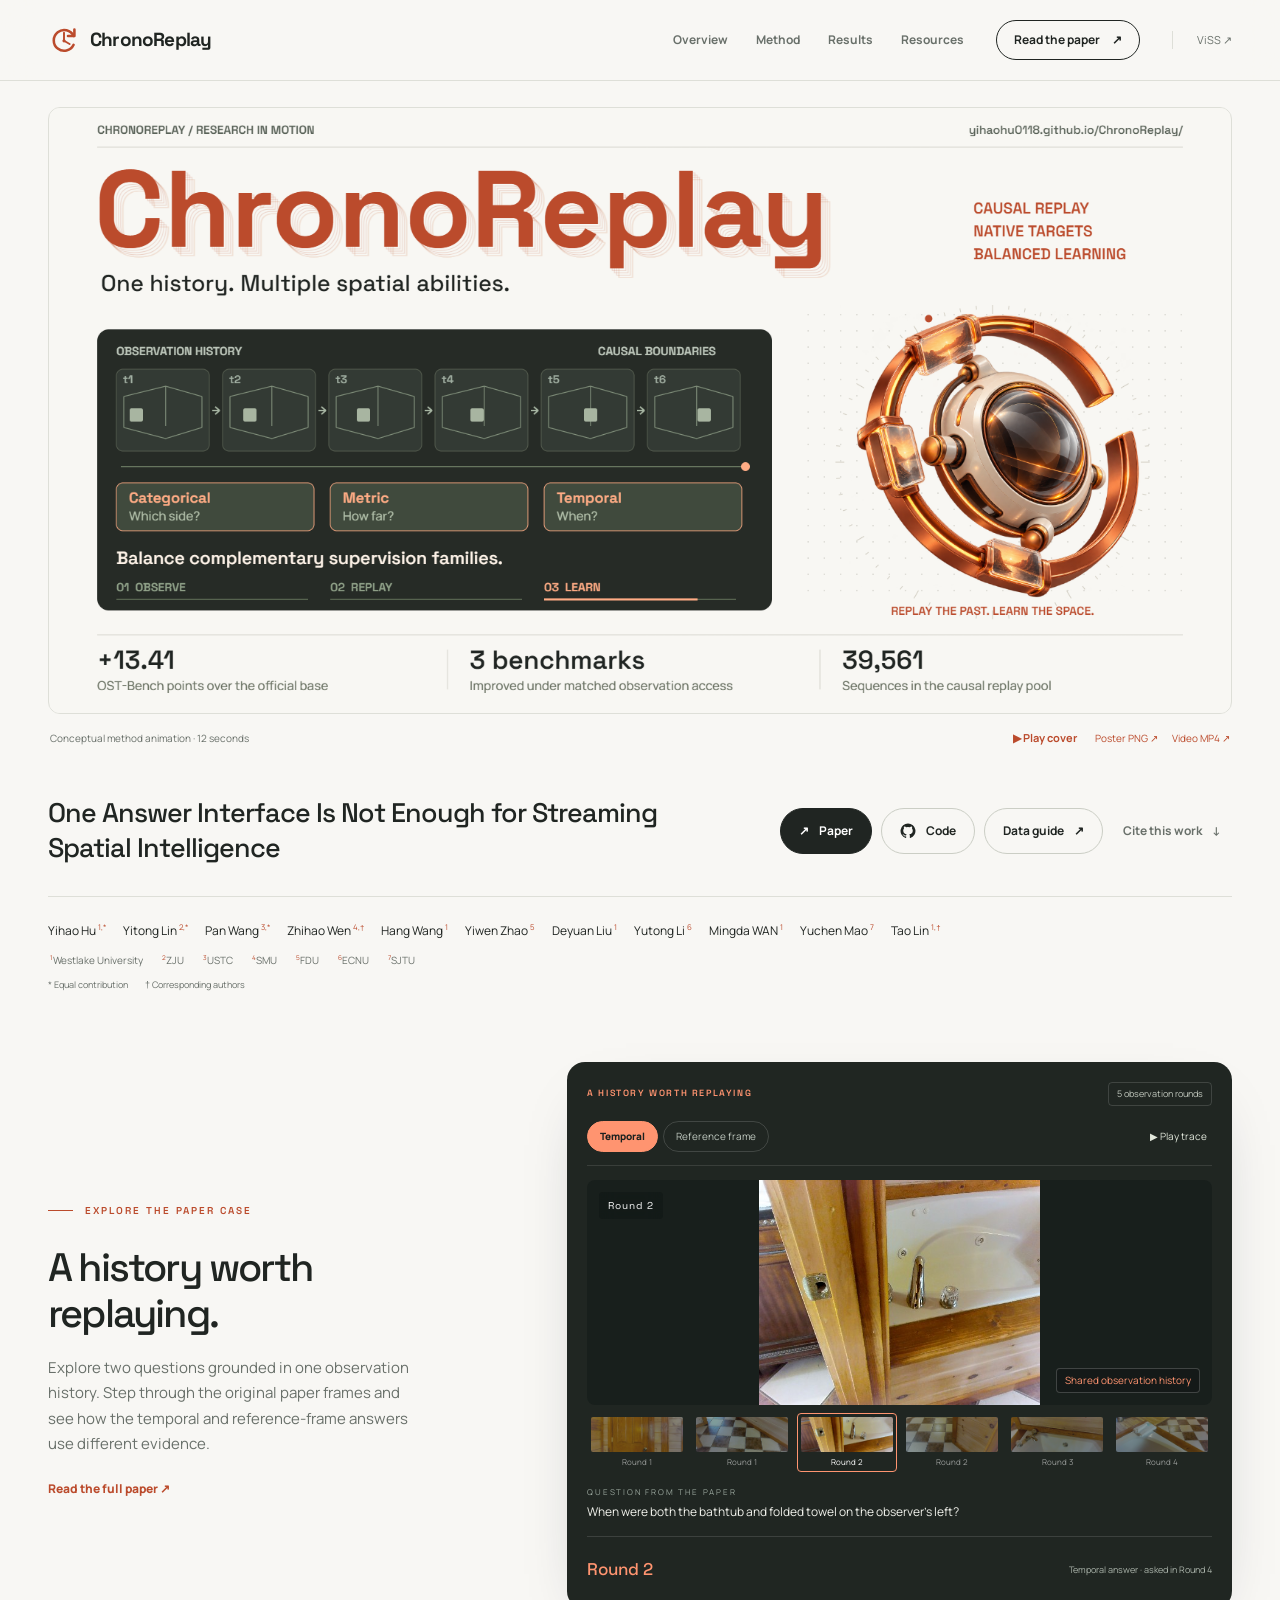
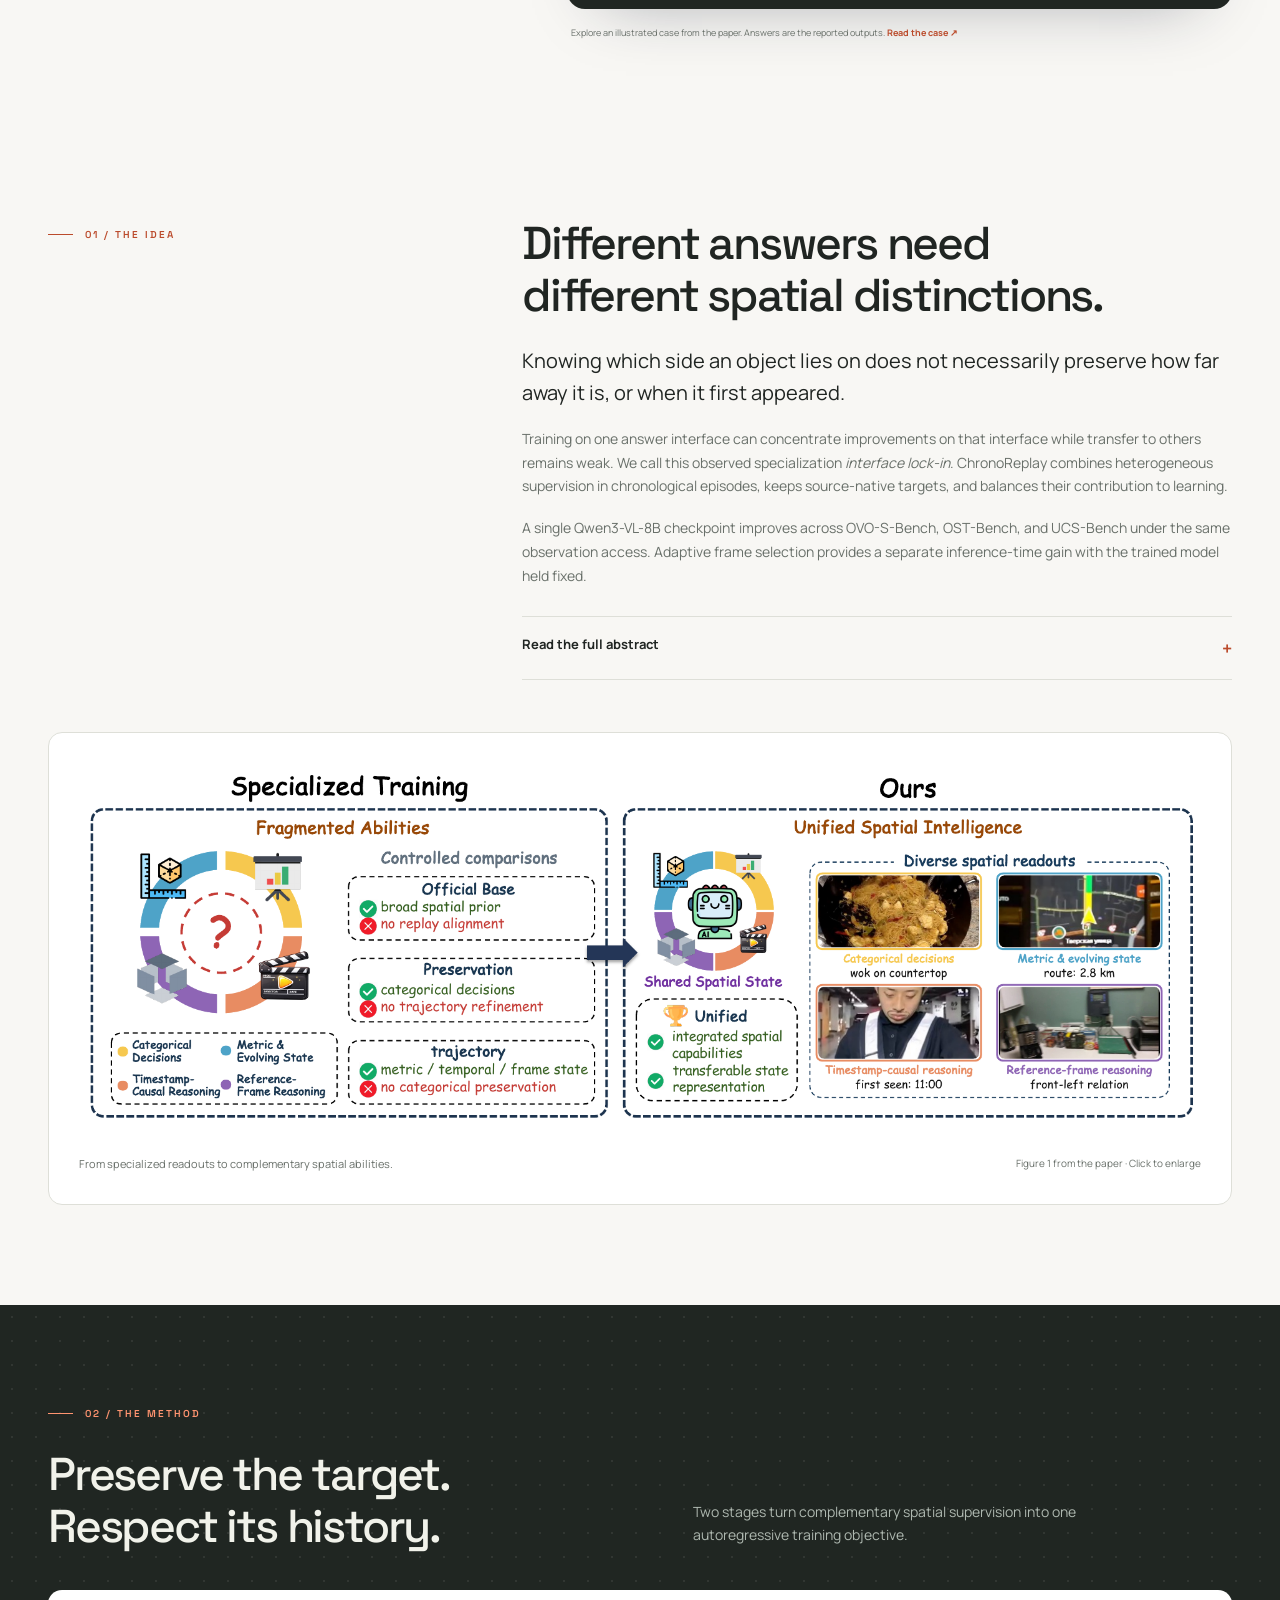
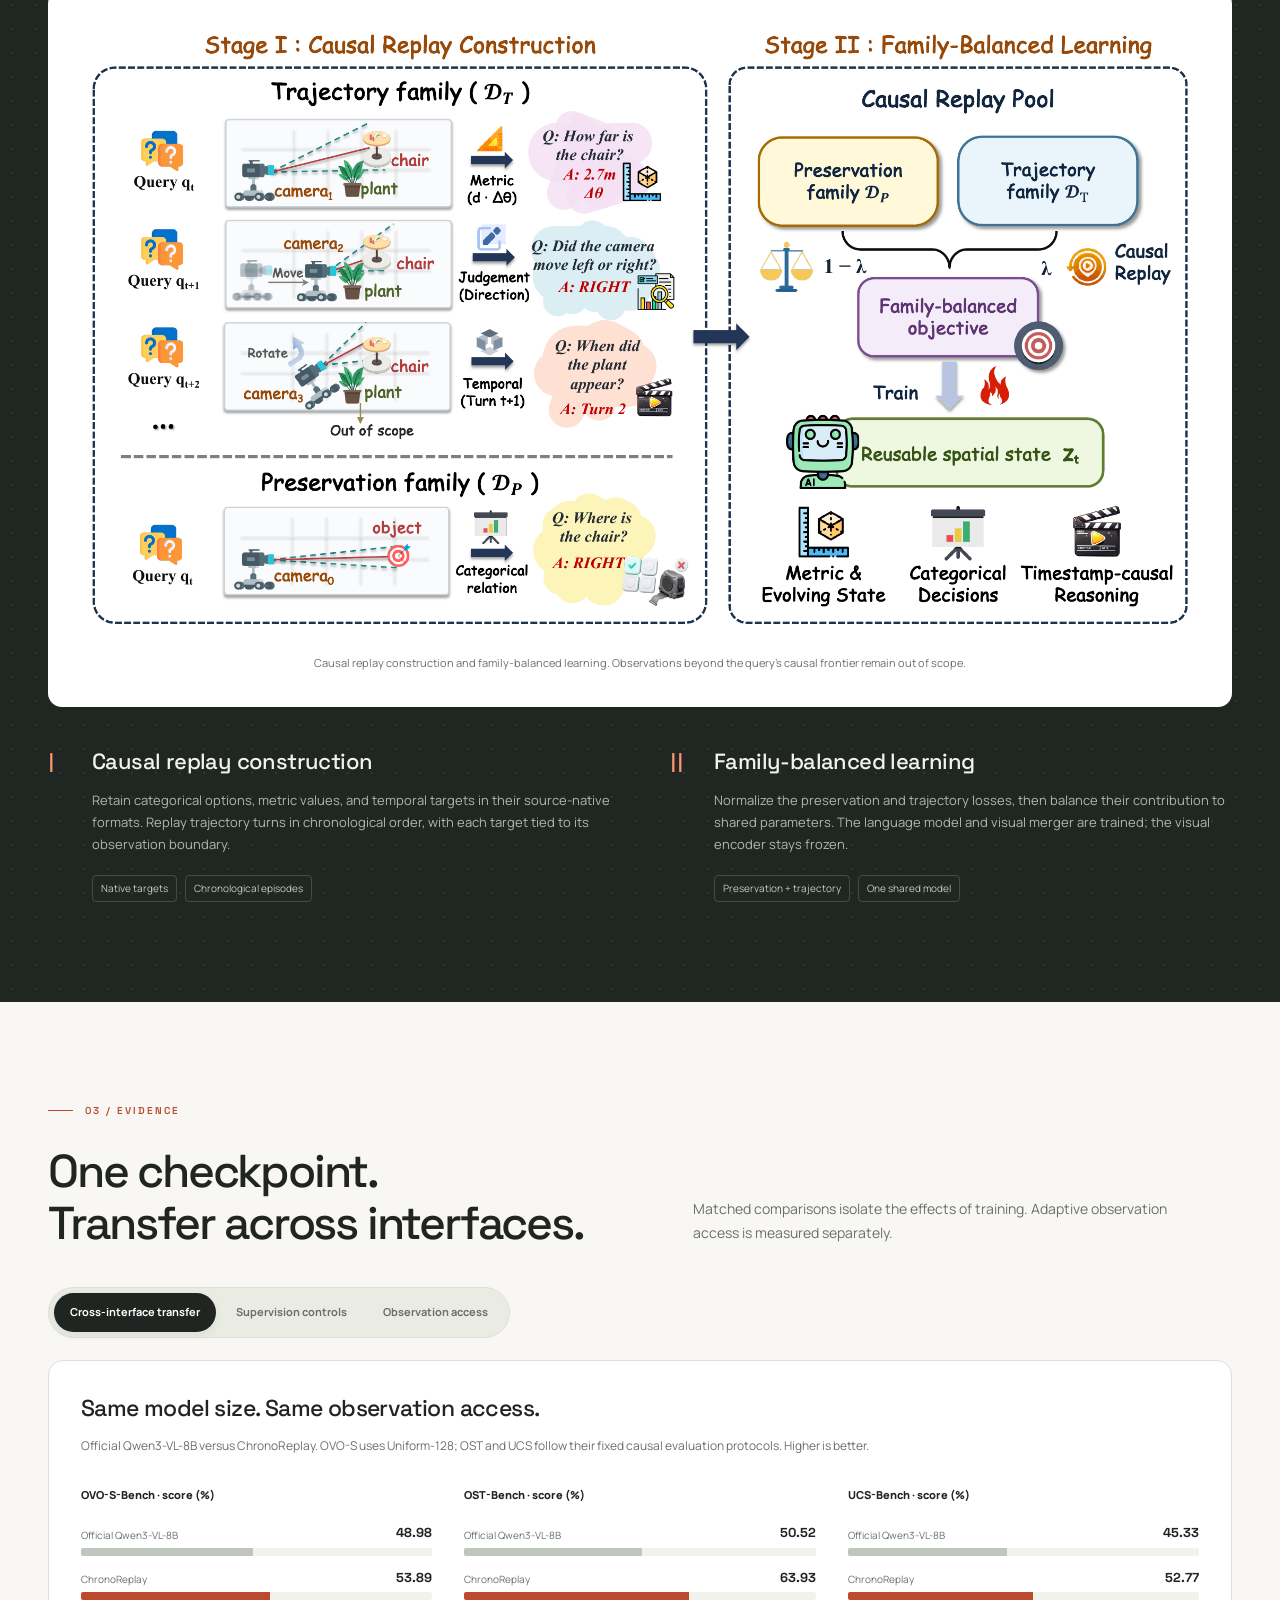
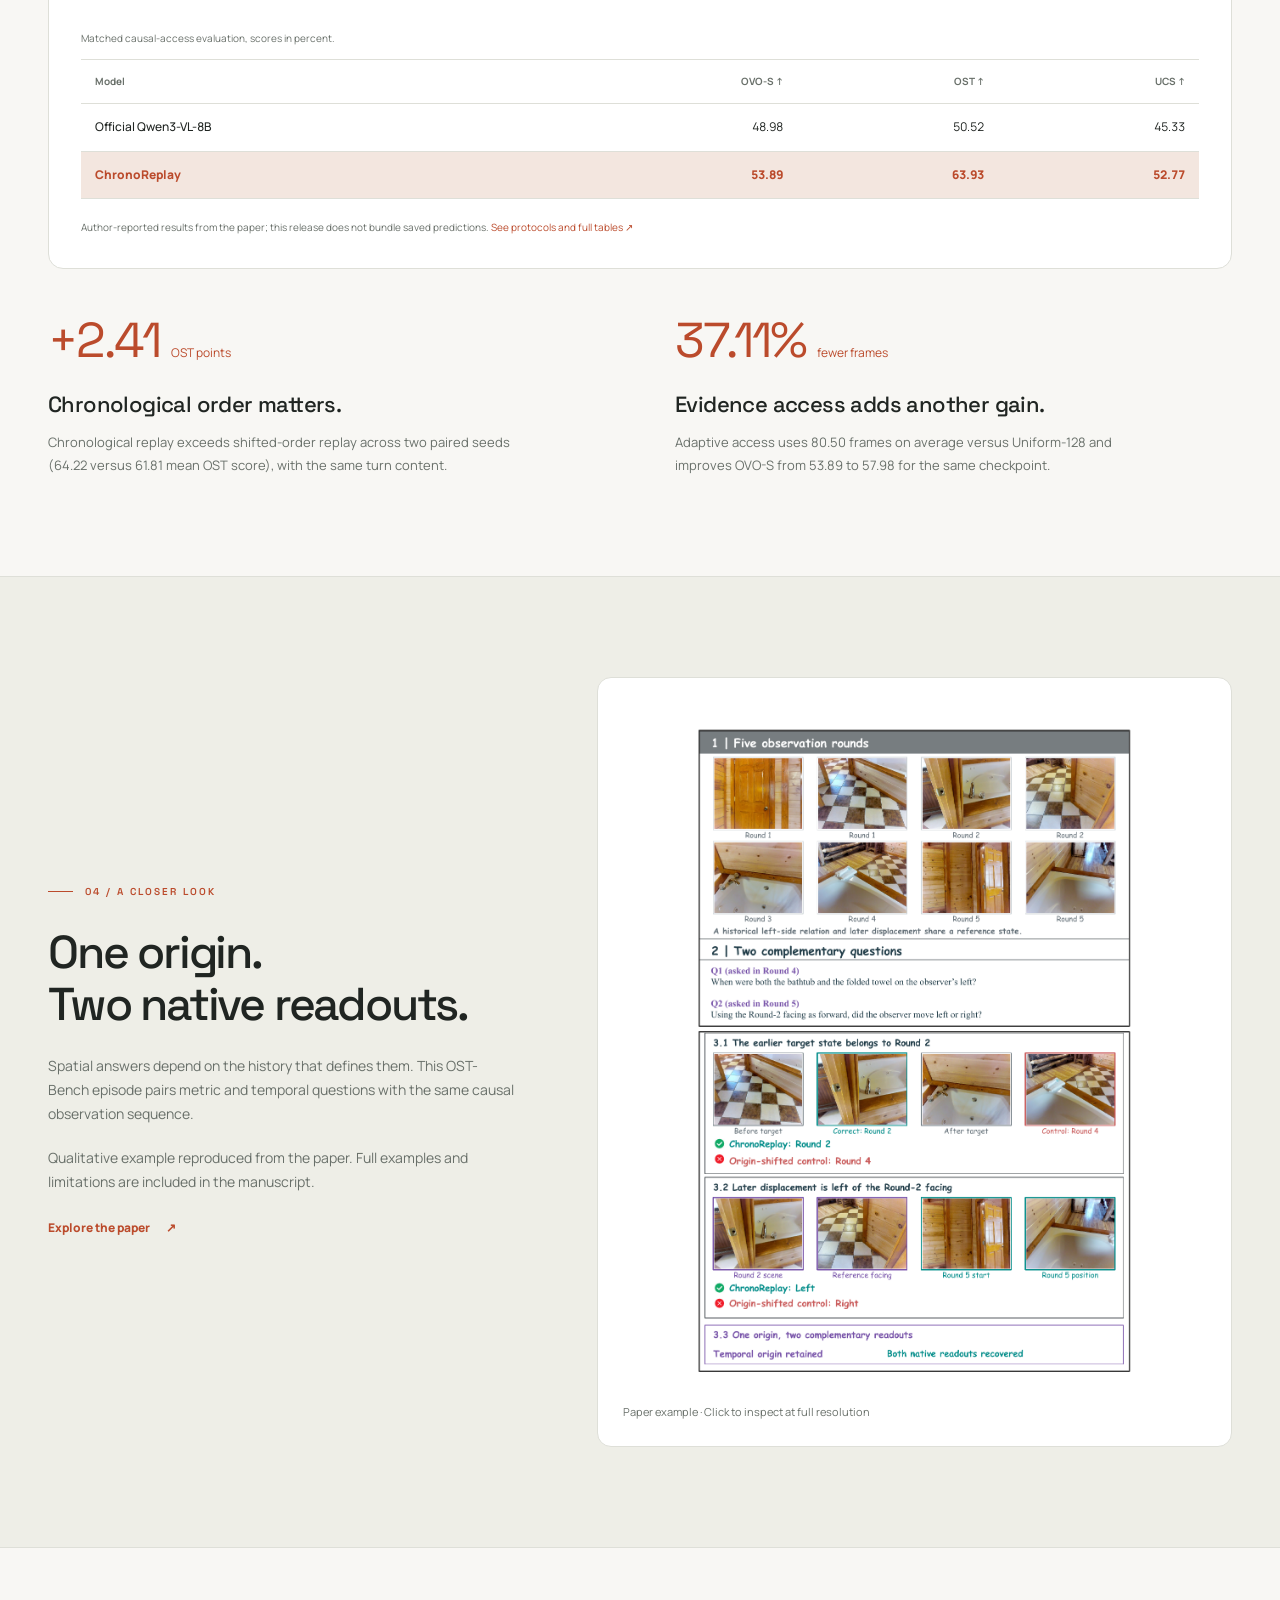
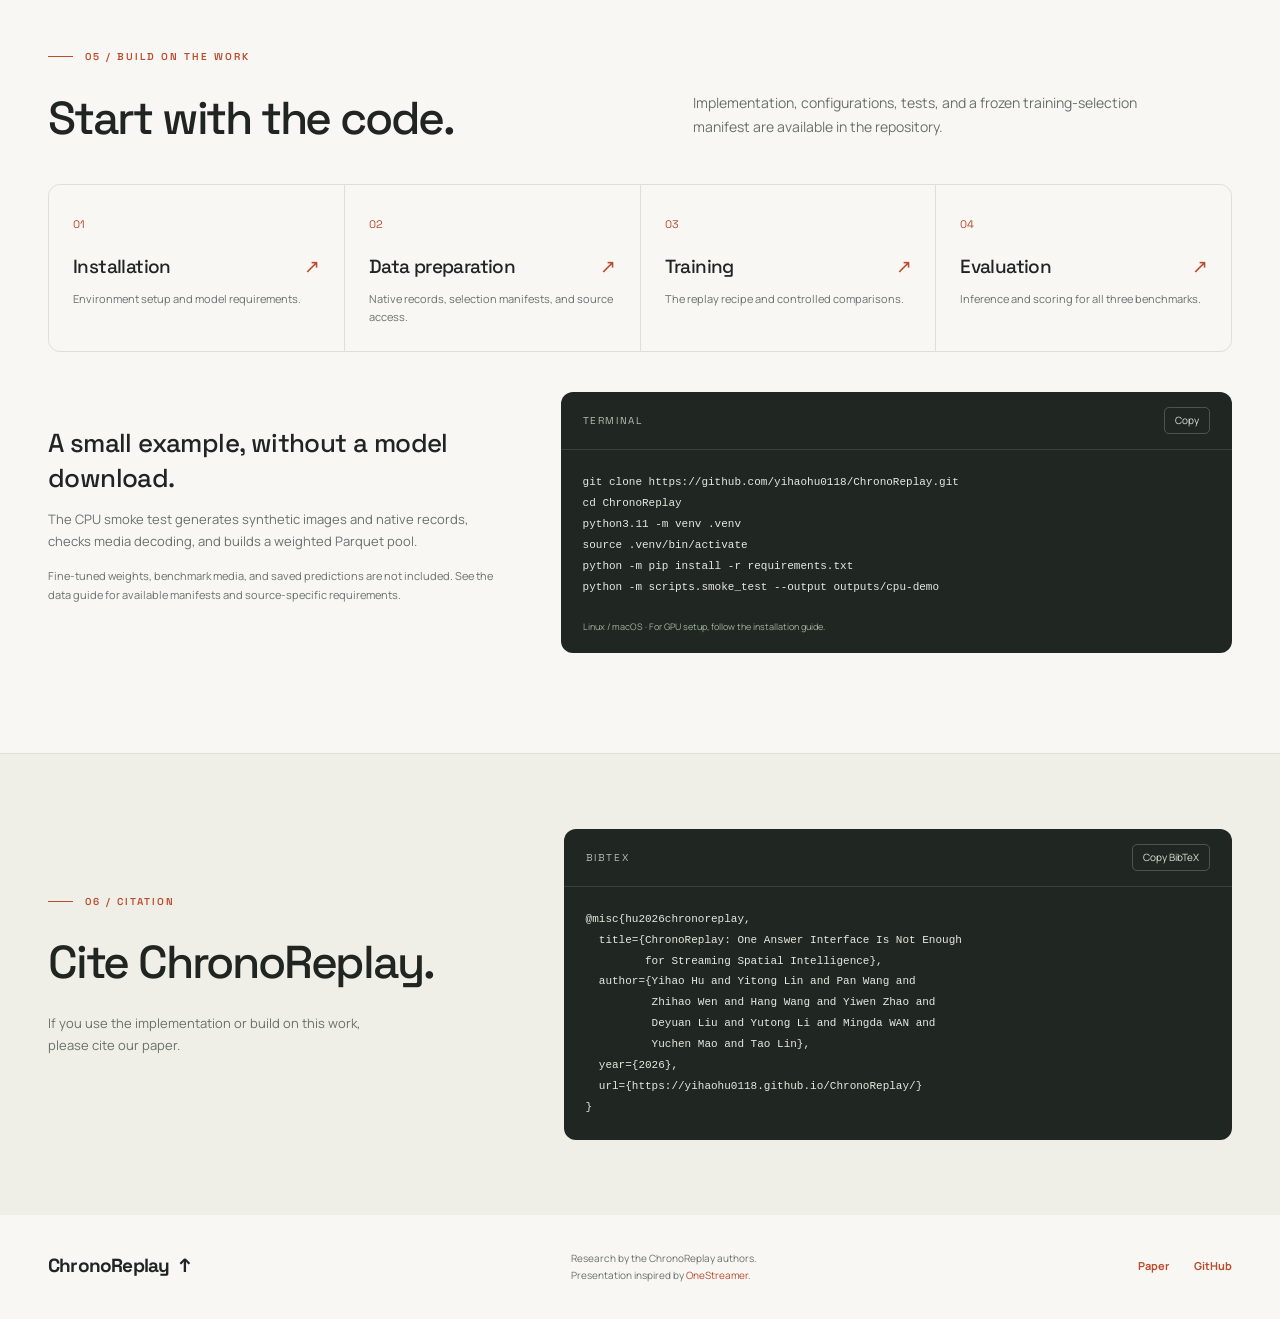
==== commit 3357e34c: "Add original animated research cover and poster assets" ====
--- a/site/index.html
+++ b/site/index.html
@@ -10,14 +10,14 @@
 <meta content="One Answer Interface Is Not Enough for Streaming Spatial Intelligence. Paper, code, method, and results." property="og:description"/>
 <meta content="website" property="og:type"/>
 <meta content="https://yihaohu0118.github.io/ChronoReplay/" property="og:url"/>
-<meta content="https://yihaohu0118.github.io/ChronoReplay/assets/teaser.png" property="og:image"/>
+<meta content="https://yihaohu0118.github.io/ChronoReplay/assets/brand/cover.png" property="og:image"/>
 <meta content="summary_large_image" name="twitter:card"/>
 <link href="https://yihaohu0118.github.io/ChronoReplay/" rel="canonical"/>
 <link href="assets/favicon.svg" rel="icon" type="image/svg+xml"/>
 <link href="style.css" rel="stylesheet"/>
 <title>ChronoReplay | Streaming Spatial Intelligence</title>
 <script defer="" src="app.js"></script>
-<link as="font" crossorigin="" href="assets/fonts/manrope.woff2" rel="preload" type="font/woff2"/><link as="font" crossorigin="" href="assets/fonts/space-grotesk.woff2" rel="preload" type="font/woff2"/><script defer="" src="experience.js"></script><noscript><style>.demo-controls,.result-tabs{display:none}</style></noscript></head>
+<link as="font" crossorigin="" href="assets/fonts/manrope.woff2" rel="preload" type="font/woff2"/><link as="font" crossorigin="" href="assets/fonts/space-grotesk.woff2" rel="preload" type="font/woff2"/><script defer="" src="experience.js"></script><noscript><style>.demo-controls,.result-tabs{display:none}</style></noscript><link href="cover.css" rel="stylesheet"/><script defer="" src="cover.js"></script><meta content="1600" property="og:image:width"/><meta content="820" property="og:image:height"/><meta content="ChronoReplay: observe chronological histories, replay native targets at causal boundaries, and balance categorical, metric and temporal supervision." property="og:image:alt"/></head>
 <body data-project="chrono">
 <a class="skip-link" href="#main">Skip to content</a>
 <header class="site-header">
@@ -28,28 +28,40 @@
 <a class="sibling-link" href="https://yihaohu0118.github.io/ViSS/">ViSS ↗</a></nav>
 <div aria-hidden="true" class="reading-progress"></div></header>
 <main id="main">
-<section class="hero wrap" id="top"><div class="hero-layout"><div class="hero-copy"><p class="eyebrow"><span></span> Streaming spatial intelligence · 2026</p><h1>Chrono<span>Replay</span></h1><p class="paper-title">One Answer Interface Is Not Enough<br class="desktop-break"/> for Streaming Spatial Intelligence</p><p class="hero-deck">One history. Multiple spatial abilities.<br/>Learn what happened, where it happened, and when.</p><div class="hero-actions">
+<section class="hero wrap" id="top"><figure class="brand-player">
+<video aria-label="ChronoReplay: observe chronological histories, replay native targets at causal boundaries, and balance categorical, metric and temporal supervision." height="820" loop="" muted="" playsinline="" poster="assets/brand/cover.png" preload="none" width="1600">
+<source src="assets/brand/cover.mp4" type="video/mp4"/>
+<img alt="ChronoReplay: observe chronological histories, replay native targets at causal boundaries, and balance categorical, metric and temporal supervision." height="820" src="assets/brand/cover.png" width="1600"/>
+</video>
+<figcaption><span>Conceptual method animation · 12 seconds</span>
+<div class="cover-controls"><button aria-pressed="false" class="cover-toggle" type="button">▶ Play cover</button>
+<span class="cover-links"><a download="ChronoReplay-poster.png" href="assets/brand/cover.png">Poster PNG ↗</a>
+<a download="ChronoReplay-cover.mp4" href="assets/brand/cover.mp4">Video MP4 ↗</a></span></div>
+</figcaption></figure><div class="hero-layout"><div class="hero-copy"><h1 class="sr-only">Chrono<span>Replay</span></h1><p class="paper-title">One Answer Interface Is Not Enough<br class="desktop-break"/> for Streaming Spatial Intelligence</p></div>
+<div class="hero-actions">
 <a class="button primary" href="assets/ChronoReplay.pdf"><span aria-hidden="true">↗</span> Paper</a>
 <a class="button" href="https://github.com/yihaohu0118/ChronoReplay"><svg aria-hidden="true" viewbox="0 0 24 24"><path d="M12 .8a11.2 11.2 0 0 0-3.54 21.83c.56.1.77-.24.77-.54v-2.1c-3.13.68-3.79-1.33-3.79-1.33-.51-1.3-1.25-1.65-1.25-1.65-1.02-.7.08-.69.08-.69 1.13.08 1.72 1.16 1.72 1.16 1 1.72 2.63 1.22 3.27.93.1-.72.39-1.22.71-1.5-2.5-.29-5.13-1.25-5.13-5.54 0-1.23.44-2.23 1.16-3.02-.12-.28-.5-1.43.11-2.98 0 0 .94-.3 3.08 1.15a10.7 10.7 0 0 1 5.6 0c2.14-1.45 3.08-1.15 3.08-1.15.61 1.55.23 2.7.11 2.98.73.79 1.16 1.79 1.16 3.02 0 4.3-2.63 5.25-5.14 5.53.4.35.76 1.03.76 2.08v3.11c0 .3.2.65.77.54A11.2 11.2 0 0 0 12 .8Z" fill="currentColor"></path></svg> Code</a>
 <a class="button" href="https://github.com/yihaohu0118/ChronoReplay/blob/main/docs/data.md">Data guide <span aria-hidden="true">↗</span></a>
 <a class="button subtle" href="#citation">Cite this work <span aria-hidden="true">↓</span></a>
-</div></div>
-<div class="demo-shell">
-<div aria-label="Interactive paper example" class="demo-board">
-<div class="demo-topline"><span class="demo-kicker">A history worth replaying</span><span class="demo-badge">5 observation rounds</span></div>
-<div aria-label="Explore the paper example" class="demo-controls" role="group"><button aria-pressed="true" data-mode="temporal" type="button">Temporal</button><button aria-pressed="false" data-mode="reference" type="button">Reference frame</button><button aria-pressed="false" class="play-trace" type="button">▶ Play trace</button></div>
-<div class="demo-image-wrap"><img alt="Observation frame from the paper's qualitative example." class="demo-image" fetchpriority="high" height="360" src="assets/replay/frame-3.jpg" width="600"/><span class="frame-label">Round 2</span><span class="frame-corner">Shared observation history</span></div>
-<div aria-label="Choose an observation frame" class="filmstrip" role="group"></div>
-<div class="demo-question"><small>Question from the paper</small><span class="question-text">When were both the bathtub and folded towel on the observer’s left?</span></div>
-<div aria-live="polite" class="demo-answer"><strong class="answer-value">Round 2</strong><span class="answer-caption">Temporal answer · asked in Round 4</span></div>
-</div>
-<p class="demo-footnote">Explore an illustrated case from the paper. Answers are the reported outputs. <a href="assets/ChronoReplay.pdf">Read the case ↗</a></p>
 </div></div><div aria-label="Authors and affiliations" class="author-panel"><p class="authors">
 <span>Yihao Hu<sup>1,*</sup></span><span>Yitong Lin<sup>2,*</sup></span><span>Pan Wang<sup>3,*</sup></span><span>Zhihao Wen<sup>4,†</sup></span><span>Hang Wang<sup>1</sup></span><span>Yiwen Zhao<sup>5</sup></span><span>Deyuan Liu<sup>1</sup></span><span>Yutong Li<sup>6</sup></span><span>Mingda WAN<sup>1</sup></span><span>Yuchen Mao<sup>7</sup></span><span>Tao Lin<sup>1,†</sup></span>
 </p><p class="affiliations"><span><sup>1</sup>Westlake University</span><span><sup>2</sup>ZJU</span><span><sup>3</sup>USTC</span><span><sup>4</sup>SMU</span><span><sup>5</sup>FDU</span><span><sup>6</sup>ECNU</span><span><sup>7</sup>SJTU</span></p><p class="author-notes">* Equal contribution <span>† Corresponding authors</span></p></div><div aria-label="Research highlights" class="metrics">
 <div><strong>+13.41<span> pts</span></strong><p>OST-Bench over the official base</p></div>
 <div><strong>3<span> benchmarks</span></strong><p>Improved under matched observation access</p></div>
 <div><strong>39,561</strong><p>Sequences in the causal replay pool</p></div>
+</div></section><section aria-label="Interactive paper example" class="demo-story wrap" id="demo">
+<div class="demo-story-copy"><div class="section-label">Explore the paper case</div>
+<h2>A history worth<br/>replaying.</h2><p>Explore two questions grounded in one observation history. Step through the original paper frames and see how the temporal and reference-frame answers use different evidence.</p>
+<a class="text-link" href="assets/ChronoReplay.pdf">Read the full paper ↗</a></div><div class="demo-shell">
+<div aria-label="Interactive paper example" class="demo-board">
+<div class="demo-topline"><span class="demo-kicker">A history worth replaying</span><span class="demo-badge">5 observation rounds</span></div>
+<div aria-label="Explore the paper example" class="demo-controls" role="group"><button aria-pressed="true" data-mode="temporal" type="button">Temporal</button><button aria-pressed="false" data-mode="reference" type="button">Reference frame</button><button aria-pressed="false" class="play-trace" type="button">▶ Play trace</button></div>
+<div class="demo-image-wrap"><img alt="Observation frame from the paper's qualitative example." class="demo-image" fetchpriority="auto" height="360" loading="lazy" src="assets/replay/frame-3.jpg" width="600"/><span class="frame-label">Round 2</span><span class="frame-corner">Shared observation history</span></div>
+<div aria-label="Choose an observation frame" class="filmstrip" role="group"></div>
+<div class="demo-question"><small>Question from the paper</small><span class="question-text">When were both the bathtub and folded towel on the observer’s left?</span></div>
+<div aria-live="polite" class="demo-answer"><strong class="answer-value">Round 2</strong><span class="answer-caption">Temporal answer · asked in Round 4</span></div>
+</div>
+<p class="demo-footnote">Explore an illustrated case from the paper. Answers are the reported outputs. <a href="assets/ChronoReplay.pdf">Read the case ↗</a></p>
 </div></section>
 <section class="section overview wrap" id="overview">
 <div class="section-label">01 / The idea</div>
--- a/site/cover.css
+++ b/site/cover.css
@@ -0,0 +1,44 @@
+/* Shared poster treatment for the two research projects. */
+.sr-only{position:absolute;width:1px;height:1px;overflow:hidden;clip:rect(0,0,0,0);white-space:nowrap}
+.hero{padding-top:26px}
+.brand-player{margin:0 0 34px;position:relative}
+.brand-player video{display:block;width:100%;height:auto;aspect-ratio:80/41;background:#f8f7f3;border:1px solid var(--line);border-radius:12px}
+.brand-player figcaption{display:flex;align-items:center;justify-content:space-between;gap:12px;font-size:11px;color:var(--muted);padding:12px 2px;margin-top:0}
+.cover-controls{display:flex;align-items:center;gap:18px;flex-shrink:0}
+.cover-toggle{background:none;border:0;padding:3px 0;font-size:11px;font-weight:700;color:var(--accent);display:none}
+.cover-toggle.ready{display:inline-block}
+.cover-toggle:disabled{opacity:.6;cursor:default}
+.cover-links{display:flex;gap:14px}
+.hero-layout{grid-template-columns:minmax(0,1.2fr) minmax(0,1fr);gap:36px;align-items:center}
+.hero-copy{padding:0}
+.hero .paper-title{max-width:720px;font-size:clamp(23px,2.1vw,30px);line-height:1.3;letter-spacing:-1px}
+.hero .hero-actions{margin:0;justify-content:flex-end;gap:9px}
+.hero .author-panel{margin-top:30px;padding-top:24px}
+.hero .metrics{margin-top:0}
+.hero>.metrics{position:absolute;width:1px;height:1px;overflow:hidden;clip-path:inset(50%);white-space:nowrap;margin:0;padding:0;border:0}
+.demo-story{padding-top:70px;padding-bottom:76px;display:grid;grid-template-columns:.8fr 1.2fr;align-items:center;gap:76px}
+.demo-story-copy h2{font-size:clamp(32px,3.1vw,46px);line-height:1.16;letter-spacing:-1.8px;margin:18px 0}
+.demo-story-copy p{font-size:15px;color:var(--muted);max-width:370px}
+.demo-story-copy .text-link{display:inline-block;margin-top:22px}
+.demo-story .demo-shell{width:100%;min-width:0}
+.demo-story .demo-shell:before{display:none}
+@media(max-width:900px){
+  .hero-layout{grid-template-columns:1fr;gap:20px}
+  .hero .hero-actions{justify-content:flex-start}
+  .brand-player{margin-bottom:24px}
+  .demo-story{gap:28px;grid-template-columns:1fr}
+  .cover-links{gap:12px}
+}
+@media(max-width:600px){
+  .hero{padding-top:20px}
+  .brand-player video{border-radius:6px}
+  .brand-player figcaption{align-items:flex-start;font-size:10px;padding-top:10px;gap:8px;flex-wrap:wrap}
+  .cover-controls{gap:16px}
+  .cover-toggle{font-size:10px;min-height:28px}
+  .cover-links a{display:inline-flex;align-items:center;min-height:28px}
+  .hero .paper-title{font-size:25px;letter-spacing:-.8px}
+  .hero .author-panel{margin-top:24px}
+  .demo-story{grid-template-columns:1fr;padding-top:40px;padding-bottom:40px}
+  .demo-story-copy h2{font-size:34px}
+  .demo-story-copy p{max-width:none}
+}
